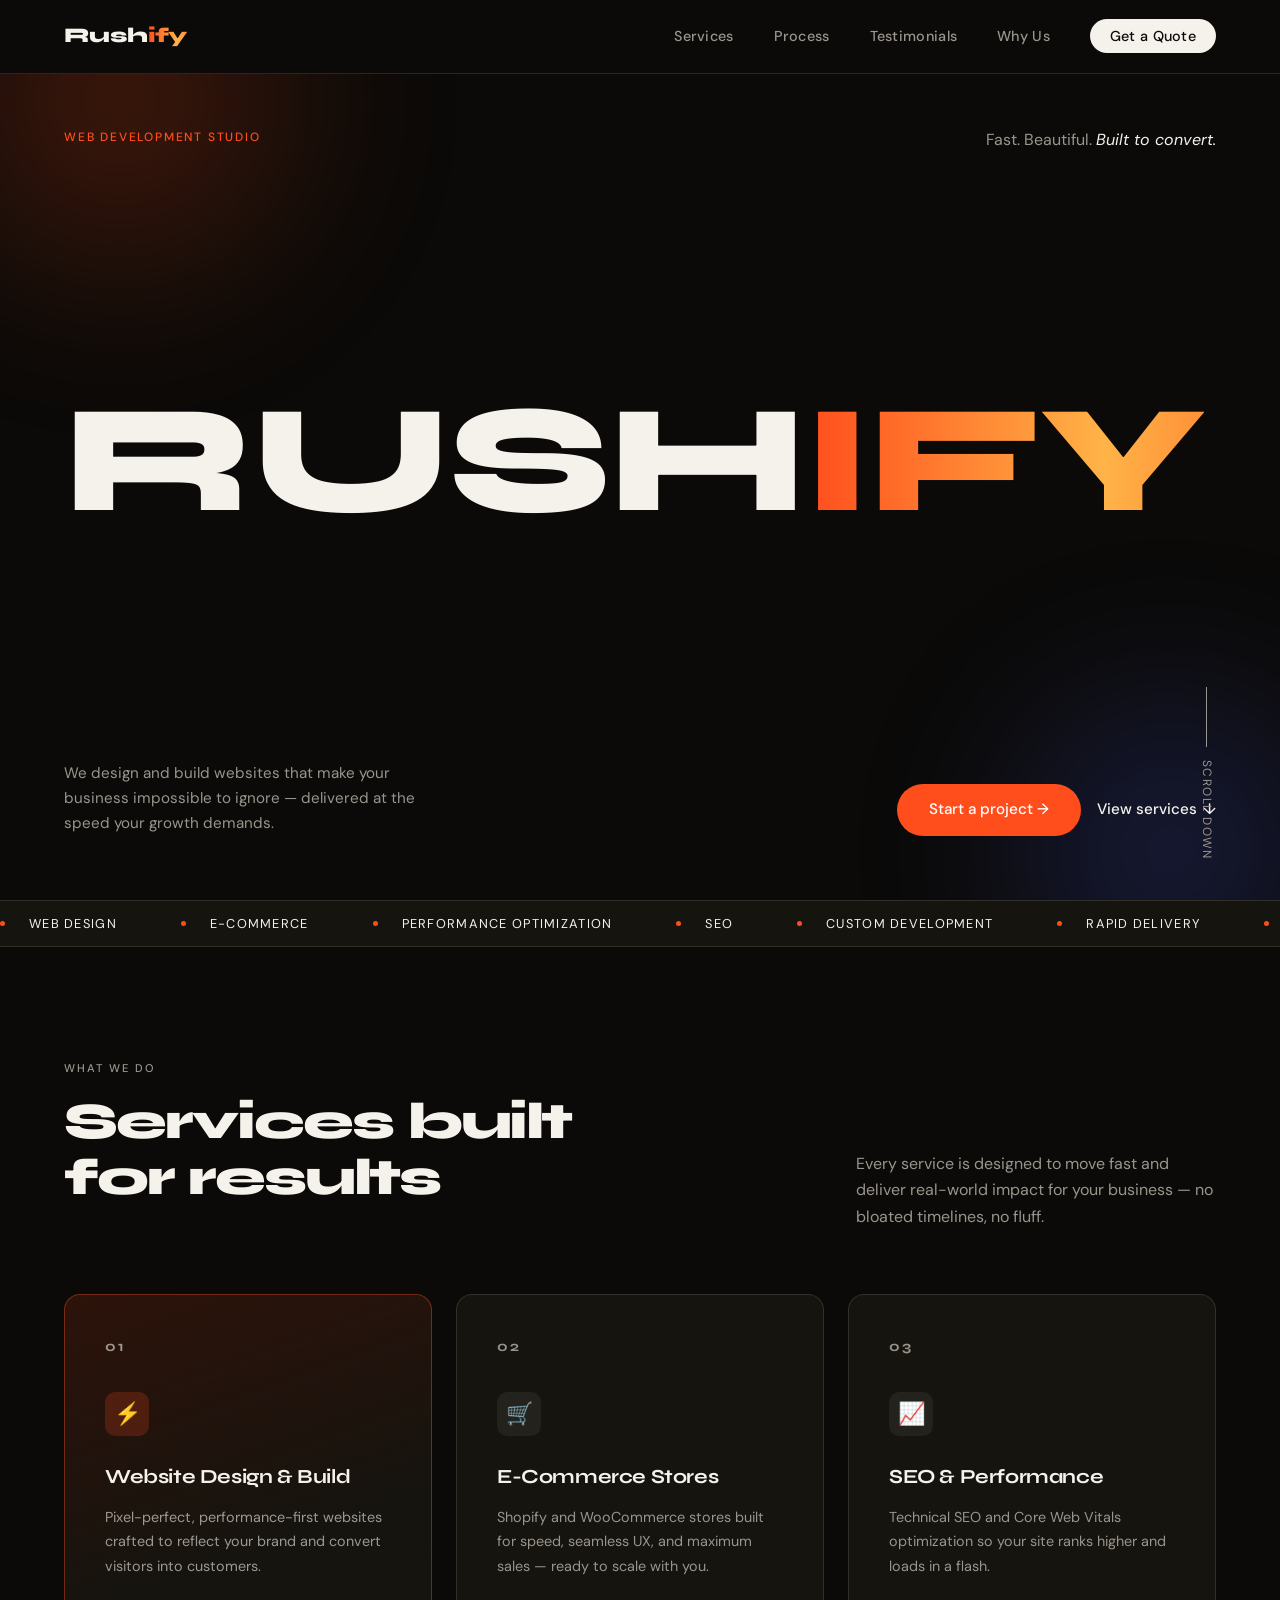
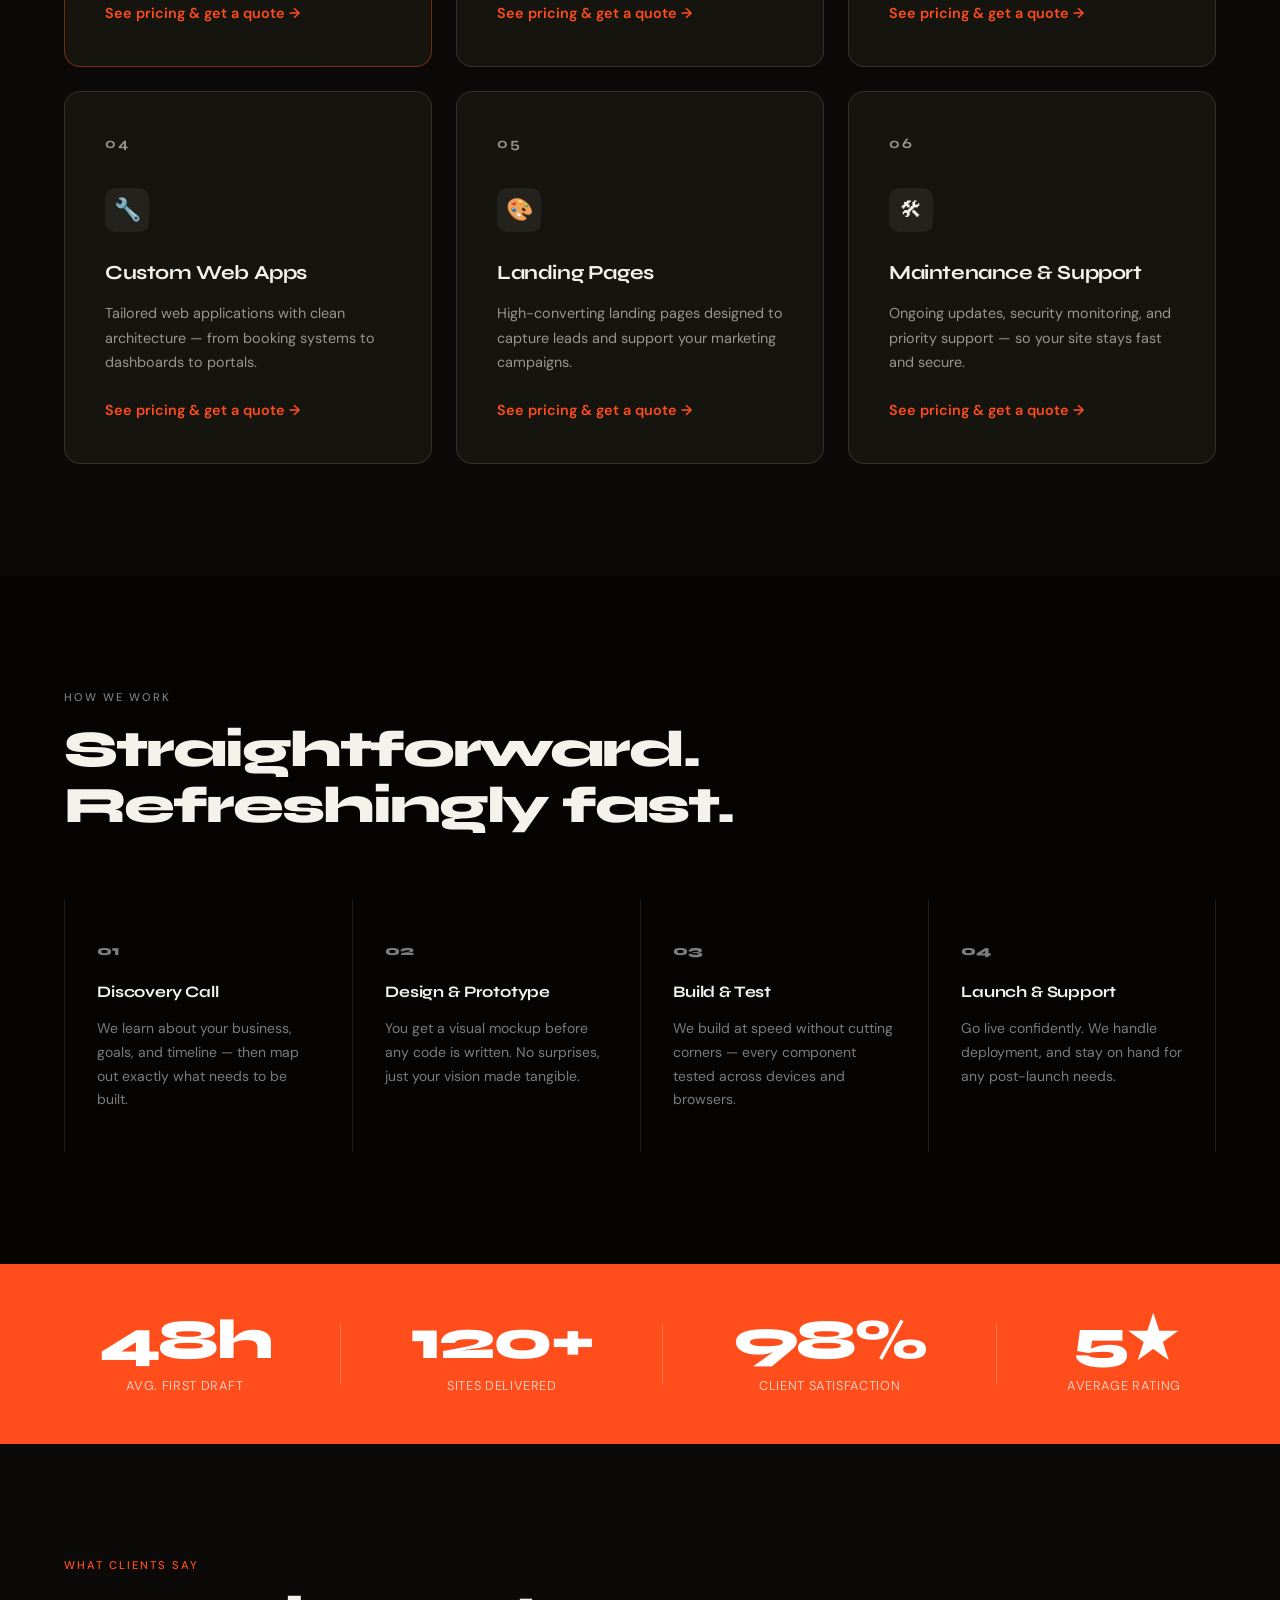
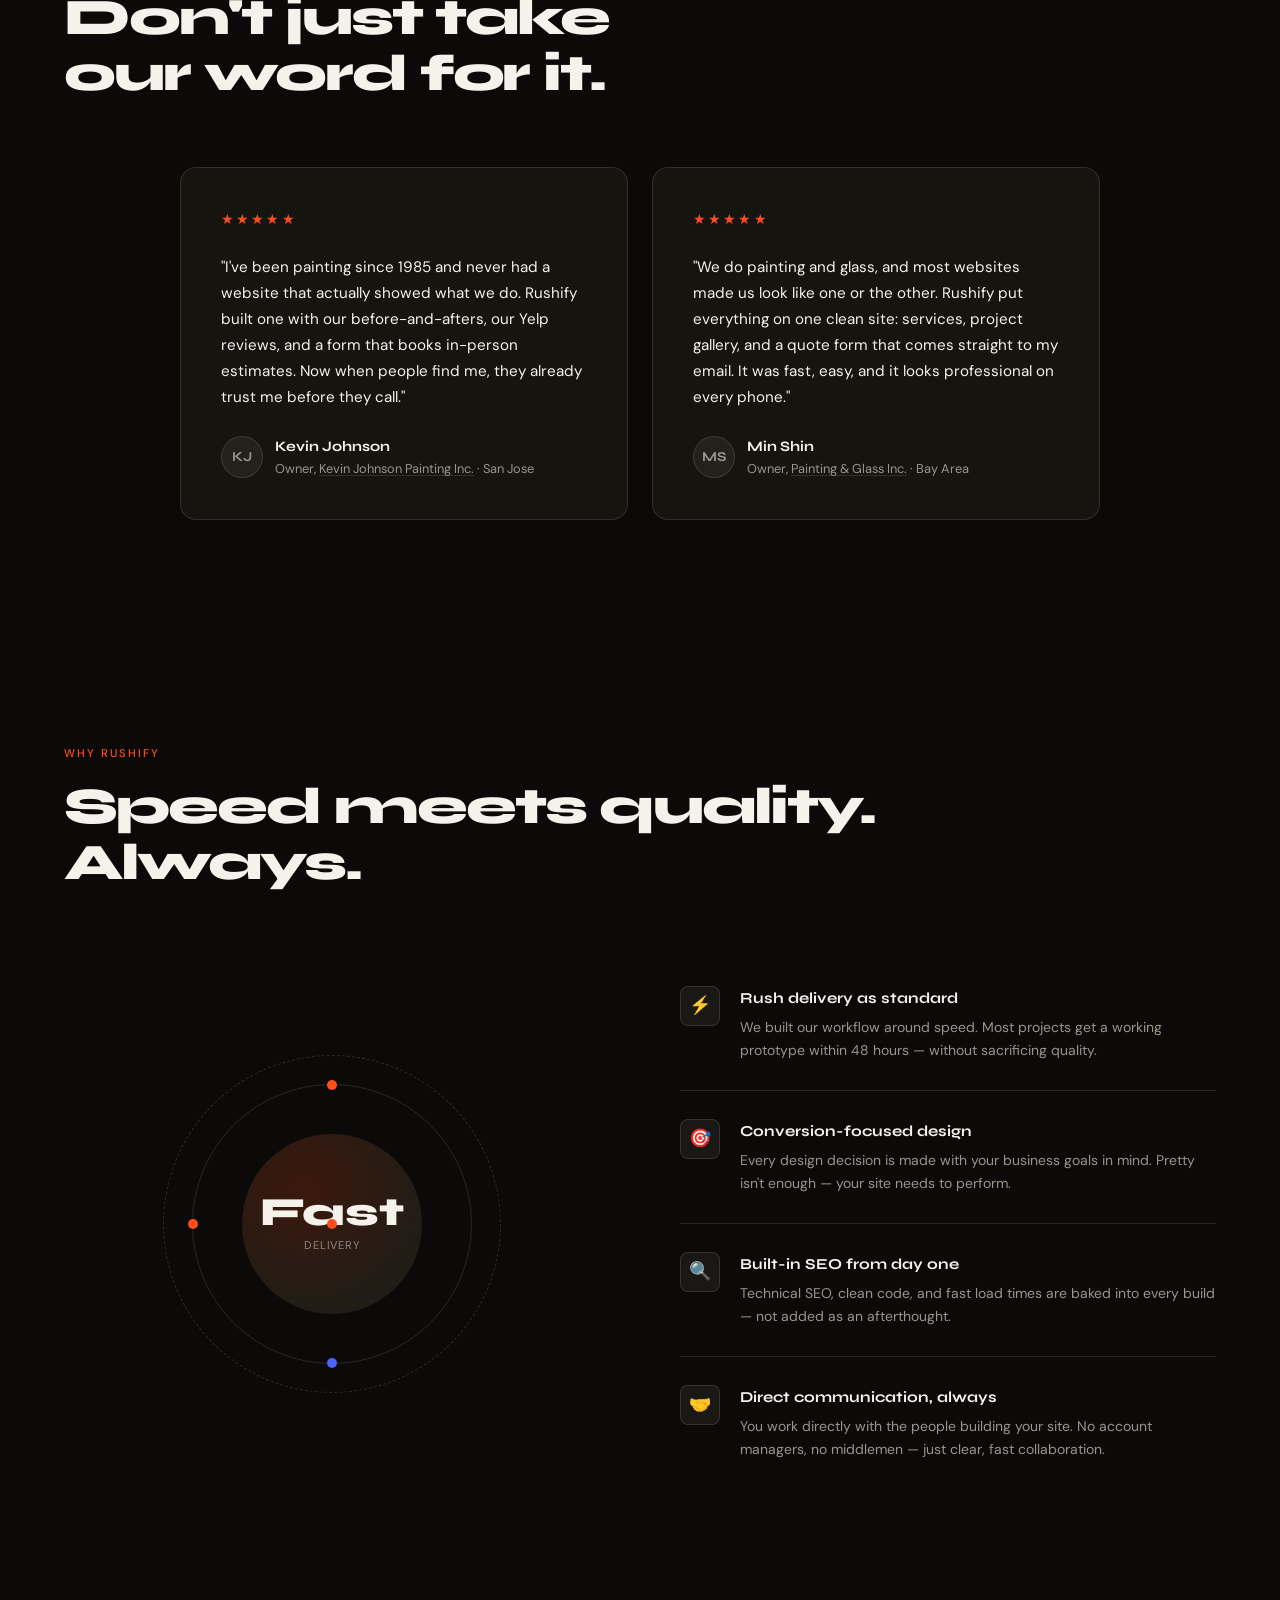
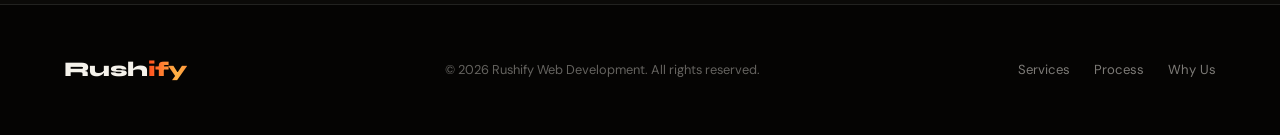
==== index.html @ dc021be0 "Initial commit: Rushify Web Development site Dark-themed homepage with intro animation, 6 dedicated " ====
<!DOCTYPE html>
<html lang="en">
<head>
<meta charset="UTF-8">
<meta name="viewport" content="width=device-width, initial-scale=1.0">
<meta name="color-scheme" content="dark">
<title>Rushify Web Development — Affordable Websites for Small Businesses, Built Fast</title>
<meta name="description" content="Rushify Web Development builds affordable, fast, conversion-focused websites for small businesses — from first draft to launch at the speed your growth demands.">
<link rel="canonical" href="https://rushifydev.com/">

<meta property="og:title" content="Rushify Web Development — Affordable Websites for Small Businesses">
<meta property="og:description" content="Fast. Beautiful. Built to convert.">
<meta property="og:type" content="website">
<meta property="og:url" content="https://rushifydev.com/">
<meta property="og:site_name" content="Rushify Web Development">
<meta name="twitter:card" content="summary">
<meta name="twitter:title" content="Rushify Web Development — Affordable Websites for Small Businesses">
<meta name="twitter:description" content="Fast. Beautiful. Built to convert.">

<link rel="icon" type="image/svg+xml" href="data:image/svg+xml,%3Csvg xmlns='http://www.w3.org/2000/svg' viewBox='0 0 100 100'%3E%3Crect width='100' height='100' rx='24' fill='%230f0d0a'/%3E%3Ctext x='50' y='70' font-family='Arial, sans-serif' font-weight='800' font-size='60' fill='%23ff4d1c' text-anchor='middle'%3ER%3C/text%3E%3C/svg%3E">

<link rel="preconnect" href="https://fonts.googleapis.com">
<link rel="preconnect" href="https://fonts.gstatic.com" crossorigin>
<link href="https://fonts.googleapis.com/css2?family=Syne:wght@400;700;800&family=DM+Sans:ital,wght@0,300;0,400;0,500;1,300&display=swap" rel="stylesheet">
<link rel="stylesheet" href="styles.css">
<script type="application/ld+json">
{
  "@context": "https://schema.org",
  "@type": "Organization",
  "name": "Rushify Web Development",
  "url": "https://rushifydev.com/",
  "email": "rushifydev.go@gmail.com",
  "description": "Rushify Web Development builds affordable, fast, conversion-focused websites for small businesses — from first draft to launch at the speed your growth demands.",
  "makesOffer": [
    { "@type": "Offer", "itemOffered": { "@type": "Service", "name": "Website Design & Build" }, "url": "https://rushifydev.com/website-design.html" },
    { "@type": "Offer", "itemOffered": { "@type": "Service", "name": "E-Commerce Stores" }, "url": "https://rushifydev.com/ecommerce.html" },
    { "@type": "Offer", "itemOffered": { "@type": "Service", "name": "SEO & Performance" }, "url": "https://rushifydev.com/seo-performance.html" },
    { "@type": "Offer", "itemOffered": { "@type": "Service", "name": "Custom Web Apps" }, "url": "https://rushifydev.com/custom-web-apps.html" },
    { "@type": "Offer", "itemOffered": { "@type": "Service", "name": "Landing Pages" }, "url": "https://rushifydev.com/landing-pages.html" },
    { "@type": "Offer", "itemOffered": { "@type": "Service", "name": "Maintenance & Support" }, "url": "https://rushifydev.com/maintenance-support.html" }
  ]
}
</script>
</head>
<body>

<!-- INTRO CURTAIN -->
<div class="intro-overlay" id="introOverlay" aria-hidden="true"></div>
<span class="intro-word" id="introWord" aria-hidden="true">RUSH</span>

<!-- NAV -->
<nav class="site-nav">
  <a href="#home" class="logo">Rush<span>ify</span></a>
  <button class="nav-toggle" id="navToggle" aria-label="Toggle navigation menu" aria-expanded="false" aria-controls="navMenu">
    <span></span><span></span><span></span>
  </button>
  <ul id="navMenu">
    <li><a href="#services">Services</a></li>
    <li><a href="#process">Process</a></li>
    <li><a href="#testimonials">Testimonials</a></li>
    <li><a href="#why">Why Us</a></li>
    <li><a href="#services" class="nav-cta">Get a Quote</a></li>
  </ul>
</nav>
<div class="nav-backdrop" id="navBackdrop"></div>

<!-- HERO -->
<section class="hero" id="home">
  <div class="hero-glow hero-glow-1" aria-hidden="true"></div>
  <div class="hero-glow hero-glow-2" aria-hidden="true"></div>
  <div class="hero-content">
    <div class="hero-top reveal">
      <p class="hero-label">Web Development Studio</p>
      <p class="hero-sub-top">Fast. Beautiful. <em>Built to convert.</em></p>
    </div>
    <h1 class="hero-wordmark" aria-label="Rushify">
      <span class="wm-rush">RUSH</span><span class="wm-ify">IFY</span>
    </h1>
    <div class="hero-bottom">
      <p class="hero-sub">We design and build websites that make your business impossible to ignore — delivered at the speed your growth demands.</p>
      <div class="hero-actions">
        <a href="#services" class="btn-primary">Start a project →</a>
        <a href="#services" class="btn-ghost">View services <span>↓</span></a>
      </div>
    </div>
  </div>
  <div class="hero-scroll" aria-hidden="true">Scroll down</div>
</section>

<!-- TICKER -->
<div class="ticker" aria-hidden="true">
  <div class="ticker-inner">
    <span class="ticker-item"><span class="ticker-dot"></span> Web Design</span>
    <span class="ticker-item"><span class="ticker-dot"></span> E-Commerce</span>
    <span class="ticker-item"><span class="ticker-dot"></span> Performance Optimization</span>
    <span class="ticker-item"><span class="ticker-dot"></span> SEO</span>
    <span class="ticker-item"><span class="ticker-dot"></span> Custom Development</span>
    <span class="ticker-item"><span class="ticker-dot"></span> Rapid Delivery</span>
    <span class="ticker-item"><span class="ticker-dot"></span> Web Design</span>
    <span class="ticker-item"><span class="ticker-dot"></span> E-Commerce</span>
    <span class="ticker-item"><span class="ticker-dot"></span> Performance Optimization</span>
    <span class="ticker-item"><span class="ticker-dot"></span> SEO</span>
    <span class="ticker-item"><span class="ticker-dot"></span> Custom Development</span>
    <span class="ticker-item"><span class="ticker-dot"></span> Rapid Delivery</span>
  </div>
</div>

<!-- SERVICES -->
<section class="services" id="services">
  <div class="services-header reveal">
    <div>
      <p class="section-label">What we do</p>
      <h2 class="section-title">Services built<br>for results</h2>
    </div>
    <p>Every service is designed to move fast and deliver real-world impact for your business — no bloated timelines, no fluff.</p>
  </div>
  <div class="services-grid">
    <a href="website-design.html" class="service-card featured reveal">
      <p class="service-num">01</p>
      <div class="service-icon">⚡</div>
      <h3>Website Design &amp; Build</h3>
      <p>Pixel-perfect, performance-first websites crafted to reflect your brand and convert visitors into customers.</p>
      <span class="service-arrow">See pricing &amp; get a quote →</span>
    </a>
    <a href="ecommerce.html" class="service-card reveal">
      <p class="service-num">02</p>
      <div class="service-icon">🛒</div>
      <h3>E-Commerce Stores</h3>
      <p>Shopify and WooCommerce stores built for speed, seamless UX, and maximum sales — ready to scale with you.</p>
      <span class="service-arrow">See pricing &amp; get a quote →</span>
    </a>
    <a href="seo-performance.html" class="service-card reveal">
      <p class="service-num">03</p>
      <div class="service-icon">📈</div>
      <h3>SEO &amp; Performance</h3>
      <p>Technical SEO and Core Web Vitals optimization so your site ranks higher and loads in a flash.</p>
      <span class="service-arrow">See pricing &amp; get a quote →</span>
    </a>
    <a href="custom-web-apps.html" class="service-card reveal">
      <p class="service-num">04</p>
      <div class="service-icon">🔧</div>
      <h3>Custom Web Apps</h3>
      <p>Tailored web applications with clean architecture — from booking systems to dashboards to portals.</p>
      <span class="service-arrow">See pricing &amp; get a quote →</span>
    </a>
    <a href="landing-pages.html" class="service-card reveal">
      <p class="service-num">05</p>
      <div class="service-icon">🎨</div>
      <h3>Landing Pages</h3>
      <p>High-converting landing pages designed to capture leads and support your marketing campaigns.</p>
      <span class="service-arrow">See pricing &amp; get a quote →</span>
    </a>
    <a href="maintenance-support.html" class="service-card reveal">
      <p class="service-num">06</p>
      <div class="service-icon">🛠</div>
      <h3>Maintenance &amp; Support</h3>
      <p>Ongoing updates, security monitoring, and priority support — so your site stays fast and secure.</p>
      <span class="service-arrow">See pricing &amp; get a quote →</span>
    </a>
  </div>
</section>

<!-- PROCESS -->
<section class="process" id="process">
  <div class="reveal">
    <p class="section-label" style="color: rgba(245,242,235,0.5);">How we work</p>
    <h2 class="section-title">Straightforward.<br>Refreshingly fast.</h2>
  </div>
  <div class="process-grid reveal">
    <div class="process-step">
      <p class="step-num">01</p>
      <h4>Discovery Call</h4>
      <p>We learn about your business, goals, and timeline — then map out exactly what needs to be built.</p>
    </div>
    <div class="process-step">
      <p class="step-num">02</p>
      <h4>Design &amp; Prototype</h4>
      <p>You get a visual mockup before any code is written. No surprises, just your vision made tangible.</p>
    </div>
    <div class="process-step">
      <p class="step-num">03</p>
      <h4>Build &amp; Test</h4>
      <p>We build at speed without cutting corners — every component tested across devices and browsers.</p>
    </div>
    <div class="process-step">
      <p class="step-num">04</p>
      <h4>Launch &amp; Support</h4>
      <p>Go live confidently. We handle deployment, and stay on hand for any post-launch needs.</p>
    </div>
  </div>
</section>

<!-- STATS -->
<div class="stats-bar">
  <div class="stat reveal-right"><div class="stat-num">48h</div><div class="stat-label">Avg. first draft</div></div>
  <div class="stat-divider"></div>
  <div class="stat reveal-right"><div class="stat-num">120+</div><div class="stat-label">Sites delivered</div></div>
  <div class="stat-divider"></div>
  <div class="stat reveal-right"><div class="stat-num">98%</div><div class="stat-label">Client satisfaction</div></div>
  <div class="stat-divider"></div>
  <div class="stat reveal-right"><div class="stat-num">5★</div><div class="stat-label">Average rating</div></div>
</div>

<!-- TESTIMONIALS -->
<section class="testimonials" id="testimonials">
  <div class="reveal">
    <p class="section-label">What clients say</p>
    <h2 class="section-title">Don't just take<br>our word for it.</h2>
  </div>
  <div class="testimonials-grid">
    <figure class="testimonial-card reveal-right">
      <div class="testimonial-stars" aria-hidden="true">★★★★★</div>
      <blockquote class="testimonial-quote">"I've been painting since 1985 and never had a website that actually showed what we do. Rushify built one with our before-and-afters, our Yelp reviews, and a form that books in-person estimates. Now when people find me, they already trust me before they call."</blockquote>
      <figcaption class="testimonial-author">
        <div class="testimonial-avatar">KJ</div>
        <div>
          <cite class="testimonial-name">Kevin Johnson</cite>
          <p class="testimonial-role">Owner, <a href="https://kevinjohnsonpainting.com" target="_blank" rel="noopener noreferrer">Kevin Johnson Painting Inc.</a> · San Jose</p>
        </div>
      </figcaption>
    </figure>
    <figure class="testimonial-card reveal-right">
      <div class="testimonial-stars" aria-hidden="true">★★★★★</div>
      <blockquote class="testimonial-quote">"We do painting and glass, and most websites made us look like one or the other. Rushify put everything on one clean site: services, project gallery, and a quote form that comes straight to my email. It was fast, easy, and it looks professional on every phone."</blockquote>
      <figcaption class="testimonial-author">
        <div class="testimonial-avatar">MS</div>
        <div>
          <cite class="testimonial-name">Min Shin</cite>
          <p class="testimonial-role">Owner, <a href="https://mypaintingglassinc.us" target="_blank" rel="noopener noreferrer">Painting &amp; Glass Inc.</a> · Bay Area</p>
        </div>
      </figcaption>
    </figure>
  </div>
</section>

<!-- WHY US -->
<section class="why" id="why">
  <div class="reveal">
    <p class="section-label">Why Rushify</p>
    <h2 class="section-title">Speed meets quality.<br>Always.</h2>
  </div>
  <div class="why-grid">
    <div class="why-visual reveal">
      <div class="why-ring">
        <div class="orbit-dot"></div>
        <div class="orbit-dot"></div>
        <div class="orbit-dot"></div>
        <div class="orbit-dot"></div>
        <div class="why-ring-inner">
          <span>Fast</span>
          <span>delivery</span>
        </div>
      </div>
    </div>
    <div class="why-points reveal">
      <div class="why-point">
        <div class="why-point-icon">⚡</div>
        <div>
          <h4>Rush delivery as standard</h4>
          <p>We built our workflow around speed. Most projects get a working prototype within 48 hours — without sacrificing quality.</p>
        </div>
      </div>
      <div class="why-point">
        <div class="why-point-icon">🎯</div>
        <div>
          <h4>Conversion-focused design</h4>
          <p>Every design decision is made with your business goals in mind. Pretty isn't enough — your site needs to perform.</p>
        </div>
      </div>
      <div class="why-point">
        <div class="why-point-icon">🔍</div>
        <div>
          <h4>Built-in SEO from day one</h4>
          <p>Technical SEO, clean code, and fast load times are baked into every build — not added as an afterthought.</p>
        </div>
      </div>
      <div class="why-point">
        <div class="why-point-icon">🤝</div>
        <div>
          <h4>Direct communication, always</h4>
          <p>You work directly with the people building your site. No account managers, no middlemen — just clear, fast collaboration.</p>
        </div>
      </div>
    </div>
  </div>
</section>

<!-- FOOTER -->
<footer>
  <a href="#home" class="logo">Rush<span>ify</span></a>
  <p>© 2026 Rushify Web Development. All rights reserved.</p>
  <nav>
    <ul>
      <li><a href="#services">Services</a></li>
      <li><a href="#process">Process</a></li>
      <li><a href="#why">Why Us</a></li>
    </ul>
  </nav>
</footer>

<script src="script.js"></script>
</body>
</html>
---- styles.css ----
*, *::before, *::after { box-sizing: border-box; margin: 0; padding: 0; }

:root {
  --ink: #f5f2eb;
  --paper: #0b0a08;
  --accent: #ff4d1c;
  --accent2: #4d63ff;
  --mid: #9a958c;
  --card-bg: #16140f;
  --surface-2: #211d16;
  --chip: rgba(245,242,235,0.06);
  --border: rgba(245,242,235,0.12);
}

html { scroll-behavior: smooth; }

body {
  font-family: 'DM Sans', sans-serif;
  background: var(--paper);
  color: var(--ink);
  font-size: 16px;
  line-height: 1.65;
  overflow-x: hidden;
}

#home, #services, #process, #testimonials, #why, #pricing, #contact { scroll-margin-top: 90px; }

a { color: inherit; }

body.intro-locked { overflow: hidden; }

/* INTRO CURTAIN */
.intro-overlay {
  position: fixed;
  inset: 0;
  z-index: 500;
  background: var(--paper);
  animation: introSlideOut 0.9s cubic-bezier(0.76,0,0.24,1) 1.6s forwards;
}
.intro-word {
  position: fixed;
  top: 50%;
  right: clamp(1.25rem, 6vw, 5rem);
  transform: translateY(-50%);
  writing-mode: vertical-rl;
  font-family: 'Syne', sans-serif;
  font-weight: 800;
  font-size: clamp(2.5rem, 9vw, 7rem);
  color: var(--ink);
  z-index: 501;
  opacity: 0;
  letter-spacing: 0.9em;
  pointer-events: none;
  animation: introWordReveal 1s cubic-bezier(0.16,1,0.3,1) 0.3s forwards,
             introWordFade 0.6s ease 2.4s forwards;
}
@keyframes introWordReveal {
  0% { opacity: 0; letter-spacing: 0.9em; }
  100% { opacity: 1; letter-spacing: 0.05em; }
}
@keyframes introWordFade {
  to { opacity: 0; }
}
@keyframes introSlideOut {
  to { transform: translateX(-100%); }
}

/* NAV — scoped to .site-nav so these rules never leak onto the <nav> nested in <footer> */
.site-nav {
  position: fixed; top: 0; left: 0; right: 0;
  z-index: 100;
  display: flex; align-items: center; justify-content: space-between;
  padding: 1.2rem 4rem;
  background: var(--paper);
  border-bottom: 1px solid var(--border);
}
.logo {
  font-family: 'Syne', sans-serif;
  font-weight: 800;
  font-size: 1.3rem;
  letter-spacing: -0.03em;
  text-decoration: none;
  color: var(--ink);
}
.logo span {
  background: linear-gradient(90deg, #ff4d1c 0%, #ffb347 25%, #ff4d1c 50%, #1c3fff 75%, #ff4d1c 100%);
  background-size: 300% 100%;
  -webkit-background-clip: text;
  background-clip: text;
  color: transparent;
  animation: wordmarkGradient 6s ease-in-out infinite, logoGlow 3s ease-in-out infinite;
}
.site-nav ul { list-style: none; display: flex; align-items: center; gap: 2.5rem; }
.site-nav ul a {
  text-decoration: none; color: var(--mid);
  font-size: 0.9rem; font-weight: 500;
  letter-spacing: 0.02em;
  transition: color 0.2s;
}
.site-nav ul a:hover { color: var(--ink); }
.nav-cta {
  background: var(--ink); color: var(--paper) !important;
  padding: 0.5rem 1.25rem;
  border-radius: 100px;
  box-shadow: 0 0 0 rgba(255,77,28,0);
  transition: background 0.2s !important, box-shadow 0.3s;
}
.nav-cta:hover { background: var(--accent) !important; color: #fff !important; box-shadow: 0 4px 20px rgba(255,77,28,0.4); }

.nav-toggle {
  display: none;
  flex-direction: column;
  justify-content: center;
  gap: 5px;
  width: 40px; height: 40px;
  background: none; border: none; cursor: pointer;
  padding: 0;
  position: relative;
  z-index: 200;
}
.nav-toggle span {
  display: block; width: 100%; height: 2px;
  background: var(--ink);
  transition: transform 0.25s, opacity 0.25s;
}
body.nav-open .nav-toggle span:nth-child(1) { transform: translateY(7px) rotate(45deg); }
body.nav-open .nav-toggle span:nth-child(2) { opacity: 0; }
body.nav-open .nav-toggle span:nth-child(3) { transform: translateY(-7px) rotate(-45deg); }

.nav-backdrop {
  position: fixed; inset: 0;
  background: rgba(0,0,0,0.6);
  opacity: 0; pointer-events: none;
  transition: opacity 0.3s;
  z-index: 95;
}
body.nav-open .nav-backdrop { opacity: 1; pointer-events: auto; }

/* HERO */
.hero {
  min-height: 100vh;
  display: flex; flex-direction: column; justify-content: space-between;
  padding: 8rem 4rem 4rem;
  position: relative;
  overflow: hidden;
}
.hero-glow {
  position: absolute;
  border-radius: 50%;
  filter: blur(90px);
  opacity: 0.32;
  pointer-events: none;
  z-index: 0;
  will-change: transform;
}
.hero-glow-1 {
  width: 480px; height: 480px;
  background: radial-gradient(circle, var(--accent) 0%, transparent 70%);
  top: -140px; left: -120px;
  animation: glowFloat1 15s ease-in-out infinite;
}
.hero-glow-2 {
  width: 420px; height: 420px;
  background: radial-gradient(circle, var(--accent2) 0%, transparent 70%);
  bottom: -160px; right: -100px;
  animation: glowFloat2 17s ease-in-out infinite;
}
.hero-content {
  position: relative;
  z-index: 1;
  display: flex; flex-direction: column; justify-content: space-between;
  flex: 1;
  will-change: transform, opacity;
}
.hero-top { display: flex; justify-content: space-between; align-items: flex-start; }
.hero-sub-top {
  font-size: 1rem; color: var(--mid); max-width: 260px;
  text-align: right; line-height: 1.5;
  opacity: 0; animation: fadeUp 0.7s 1.85s forwards;
}
.hero-sub-top em { font-style: italic; color: var(--ink); }
.hero-wordmark {
  display: flex; align-items: baseline;
  line-height: 0.88;
  margin: 1.5rem 0;
  opacity: 0;
  animation: wordmarkReveal 1.2s cubic-bezier(0.16,1,0.3,1) 1.95s forwards;
}
.wm-rush {
  font-family: 'Syne', sans-serif;
  font-weight: 800;
  font-size: clamp(4rem, 12vw, 12rem);
  color: var(--ink);
}
.wm-ify {
  font-family: 'Syne', sans-serif;
  font-weight: 800;
  font-size: clamp(4rem, 12vw, 12rem);
  background: linear-gradient(90deg, #ff4d1c 0%, #ffb347 25%, #ff4d1c 50%, #1c3fff 75%, #ff4d1c 100%);
  background-size: 300% 100%;
  -webkit-background-clip: text;
  background-clip: text;
  color: transparent;
  animation: wordmarkGradient 6s ease-in-out infinite, wordmarkGlow 3s ease-in-out infinite;
}
.hero-bottom {
  display: flex; justify-content: space-between; align-items: flex-end;
  opacity: 0; animation: fadeUp 0.7s 2.15s forwards;
}
.hero-label {
  font-size: 0.75rem;
  font-weight: 500;
  letter-spacing: 0.15em;
  text-transform: uppercase;
  color: var(--accent);
  margin-bottom: 0.75rem;
  opacity: 0;
  animation: fadeUp 0.6s 1.7s forwards;
}
.hero-sub {
  max-width: 380px;
  color: var(--mid);
  font-size: 0.95rem;
}
.hero-actions {
  display: flex; gap: 1rem; align-items: center;
}
.btn-primary {
  background: var(--accent);
  color: #fff;
  text-decoration: none;
  padding: 0.85rem 2rem;
  border-radius: 100px;
  font-weight: 500;
  font-size: 0.95rem;
  box-shadow: 0 0 0 rgba(255,77,28,0);
  transition: transform 0.2s, background 0.2s, box-shadow 0.3s;
}
.btn-primary:hover:not(:disabled) { background: #e03810; transform: translateY(-2px); box-shadow: 0 8px 30px rgba(255,77,28,0.45); }
.btn-ghost {
  color: var(--ink);
  text-decoration: none;
  font-weight: 500;
  font-size: 0.95rem;
  display: flex; align-items: center; gap: 0.4rem;
  transition: gap 0.2s;
}
.btn-ghost:hover { gap: 0.75rem; }
.hero-scroll {
  position: absolute; bottom: 2.5rem; right: 4rem;
  writing-mode: vertical-rl;
  font-size: 0.75rem;
  letter-spacing: 0.12em;
  color: var(--mid);
  text-transform: uppercase;
  display: flex; align-items: center; gap: 0.8rem;
  opacity: 0;
  z-index: 1;
  animation: fadeIn 1s 3s forwards;
}
.hero-scroll::before {
  content: '';
  display: block;
  width: 1px; height: 60px;
  background: var(--mid);
}

/* TICKER */
.ticker {
  background: var(--card-bg);
  color: var(--ink);
  border-top: 1px solid var(--border);
  border-bottom: 1px solid var(--border);
  padding: 0.75rem 0;
  overflow: hidden;
}
.ticker-inner {
  display: flex; gap: 4rem;
  animation: ticker 20s linear infinite;
  white-space: nowrap;
  width: max-content;
}
.ticker-item {
  font-size: 0.8rem; letter-spacing: 0.1em; text-transform: uppercase;
  display: flex; align-items: center; gap: 1.5rem;
  flex-shrink: 0;
}
.ticker-dot { width: 5px; height: 5px; border-radius: 50%; background: var(--accent); }

/* SECTION COMMON */
section { padding: 7rem 4rem; }
.section-label {
  font-size: 0.7rem; font-weight: 500; letter-spacing: 0.18em;
  text-transform: uppercase; color: var(--accent);
  margin-bottom: 1rem;
}
.section-title {
  font-family: 'Syne', sans-serif;
  font-size: clamp(2rem, 4vw, 3.5rem);
  font-weight: 800; letter-spacing: -0.04em;
  line-height: 1.1;
  margin-bottom: 1.5rem;
}

/* SERVICES */
.services { background: var(--paper); }
.services-header { display: flex; align-items: flex-end; justify-content: space-between; margin-bottom: 4rem; }
.services-header p { max-width: 360px; color: var(--mid); }
.services-grid { display: grid; grid-template-columns: repeat(3, 1fr); gap: 1.5rem; }
.service-card {
  background: var(--card-bg);
  border: 1px solid var(--border);
  border-radius: 16px;
  padding: 2.5rem;
  display: flex;
  flex-direction: column;
  text-decoration: none;
  color: inherit;
  transition: transform 0.25s, box-shadow 0.25s, border-color 0.25s;
  cursor: pointer;
}
.service-card:hover { transform: translateY(-4px); border-color: rgba(255,77,28,0.3); box-shadow: 0 12px 40px rgba(255,77,28,0.12); }
.service-arrow {
  margin-top: auto;
  padding-top: 1.5rem;
  color: var(--accent);
  font-weight: 600;
  font-size: 0.9rem;
  transition: transform 0.2s;
}
.service-card:hover .service-arrow { transform: translateX(4px); }
.service-num {
  font-family: 'Syne', sans-serif;
  font-size: 0.7rem; font-weight: 700;
  letter-spacing: 0.12em; color: var(--mid);
  margin-bottom: 2rem;
}
.service-icon {
  width: 44px; height: 44px;
  background: var(--chip);
  border-radius: 10px;
  display: flex; align-items: center; justify-content: center;
  margin-bottom: 1.5rem;
  font-size: 22px;
}
.service-card h3 {
  font-family: 'Syne', sans-serif;
  font-size: 1.25rem; font-weight: 700;
  letter-spacing: -0.02em; margin-bottom: 0.75rem;
}
.service-card p { font-size: 0.9rem; color: var(--mid); line-height: 1.7; }
.service-card.featured {
  background: linear-gradient(160deg, rgba(255,77,28,0.14), var(--card-bg) 65%);
  border-color: rgba(255,77,28,0.4);
}
.service-card.featured .service-num,
.service-card.featured p { color: rgba(245,242,235,0.6); }
.service-card.featured .service-icon { background: rgba(255,77,28,0.2); }

/* SERVICE DETAIL PAGES */
.service-hero {
  position: relative;
  overflow: hidden;
  padding: 10rem 4rem 5rem;
}
.service-hero-inner { position: relative; z-index: 1; max-width: 900px; }
.service-hero .hero-label { opacity: 1; animation: none; }
.service-back {
  display: inline-block;
  font-size: 0.85rem;
  color: var(--mid);
  text-decoration: none;
  margin-bottom: 2rem;
  transition: color 0.2s;
}
.service-back:hover { color: var(--accent); }
.service-title {
  font-family: 'Syne', sans-serif;
  font-size: clamp(2.25rem, 5.5vw, 4rem);
  font-weight: 800; letter-spacing: -0.03em;
  line-height: 1.08;
  margin: 1rem 0 1.5rem;
}
.service-lede {
  font-size: 1.05rem;
  color: var(--mid);
  max-width: 560px;
  margin-bottom: 2.5rem;
}
.service-features { background: var(--paper); }
.service-features .why-points { margin-top: 3rem; }

/* SERVICE FAQ */
.service-faq { background: var(--paper); }
.faq-list { display: flex; flex-direction: column; gap: 1rem; margin-top: 3rem; }
.faq-item {
  background: var(--card-bg);
  border: 1px solid var(--border);
  border-radius: 12px;
  padding: 1.25rem 1.5rem;
}
.faq-item summary {
  cursor: pointer;
  list-style: none;
  font-family: 'Syne', sans-serif;
  font-weight: 700;
  font-size: 1rem;
  color: var(--ink);
  display: flex;
  justify-content: space-between;
  align-items: center;
  gap: 1rem;
}
.faq-item summary::-webkit-details-marker { display: none; }
.faq-item summary::after {
  content: '+';
  font-size: 1.3rem;
  color: var(--accent);
  flex-shrink: 0;
  line-height: 1;
}
.faq-item[open] summary::after { content: '−'; }
.faq-item p { margin: 0.9rem 0 0; color: var(--mid); font-size: 0.92rem; line-height: 1.7; }

/* OPTION PILLS (interactive quote-form choices) */
.option-group { display: flex; flex-wrap: wrap; gap: 0.6rem; }
.option-pill {
  font-family: 'DM Sans', sans-serif;
  font-size: 0.85rem;
  font-weight: 500;
  color: var(--ink);
  background: var(--card-bg);
  border: 1.5px solid var(--border);
  border-radius: 100px;
  padding: 0.6rem 1.15rem;
  cursor: pointer;
  transition: background 0.2s, border-color 0.2s, color 0.2s, transform 0.15s;
}
.option-pill:hover { border-color: rgba(255,77,28,0.4); }
.option-pill.selected {
  background: var(--accent);
  border-color: var(--accent);
  color: #fff;
  transform: translateY(-1px);
}

/* PROCESS */
.process { background: #050403; color: var(--ink); }
.process .section-title { color: var(--ink); }
.process-grid { display: grid; grid-template-columns: repeat(4, 1fr); gap: 0; margin-top: 4rem; }
.process-step { padding: 2.5rem 2rem; border-left: 1px solid rgba(245,242,235,0.1); }
.process-step:last-child { border-right: 1px solid rgba(245,242,235,0.1); }
.step-num {
  font-family: 'Syne', sans-serif;
  font-size: 3rem; font-weight: 800;
  color: rgba(245,242,235,0.1);
  margin-bottom: 1rem; line-height: 1;
}
.process-step h4 {
  font-family: 'Syne', sans-serif;
  font-size: 1rem; font-weight: 700;
  margin-bottom: 0.75rem; letter-spacing: -0.01em;
}
.process-step p { font-size: 0.875rem; color: rgba(245,242,235,0.5); line-height: 1.7; }

/* WHY US */
.why { background: var(--paper); }
.why-grid { display: grid; grid-template-columns: 1fr 1fr; gap: 5rem; align-items: center; margin-top: 4rem; }
.why-visual {
  position: relative; aspect-ratio: 1;
  display: flex; align-items: center; justify-content: center;
}
.why-ring {
  width: 280px; height: 280px;
  border-radius: 50%;
  border: 1px solid var(--border);
  display: flex; align-items: center; justify-content: center;
  position: relative;
}
.why-ring::before {
  content: '';
  position: absolute; inset: -30px;
  border-radius: 50%; border: 1px dashed rgba(245,242,235,0.15);
}
.why-ring-inner {
  width: 180px; height: 180px;
  border-radius: 50%;
  background: radial-gradient(circle at 35% 30%, rgba(255,77,28,0.2), var(--surface-2) 70%);
  display: flex; align-items: center; justify-content: center;
  flex-direction: column; gap: 0.25rem;
}
.why-ring-inner span:first-child {
  font-family: 'Syne', sans-serif;
  font-size: 2.5rem; font-weight: 800; color: var(--ink);
  line-height: 1;
}
.why-ring-inner span:last-child {
  font-size: 0.7rem; color: rgba(245,242,235,0.5);
  letter-spacing: 0.08em; text-transform: uppercase;
}
.orbit-dot {
  position: absolute;
  width: 10px; height: 10px;
  border-radius: 50%; background: var(--accent);
}
.orbit-dot:nth-child(2) { top: -5px; left: 50%; margin-left: -5px; }
.orbit-dot:nth-child(3) { bottom: -5px; left: 50%; margin-left: -5px; background: var(--accent2); }
.orbit-dot:nth-child(4) { left: -5px; top: 50%; margin-top: -5px; }
.orbit-dot:nth-child(5) { right: -5px; top: 50%; margin-top: -5px; }
.why-points { display: flex; flex-direction: column; gap: 1.75rem; }
.why-point {
  display: flex; gap: 1.25rem; align-items: flex-start;
  padding-bottom: 1.75rem; border-bottom: 1px solid var(--border);
}
.why-point:last-child { border-bottom: none; padding-bottom: 0; }
.why-point-icon {
  width: 40px; height: 40px; flex-shrink: 0;
  border-radius: 8px; border: 1px solid var(--border);
  display: flex; align-items: center; justify-content: center;
  font-size: 18px; background: var(--chip);
}
.why-point h4 {
  font-family: 'Syne', sans-serif;
  font-size: 0.95rem; font-weight: 700; margin-bottom: 0.3rem;
}
.why-point p { font-size: 0.875rem; color: var(--mid); }

/* STATS BAR */
.stats-bar {
  background: var(--accent);
  padding: 3rem 4rem;
  display: flex; justify-content: space-around; align-items: center;
}
.stat { text-align: center; }
.stat-num {
  font-family: 'Syne', sans-serif;
  font-size: 3.5rem; font-weight: 800;
  color: #fff; line-height: 1;
  letter-spacing: -0.04em;
}
.stat-label { font-size: 0.8rem; color: rgba(255,255,255,0.7); letter-spacing: 0.05em; text-transform: uppercase; margin-top: 0.4rem; }
.stat-divider { width: 1px; height: 60px; background: rgba(255,255,255,0.25); }

/* TESTIMONIALS */
.testimonials { background: var(--paper); }
.testimonials-grid { display: grid; grid-template-columns: repeat(2, 1fr); gap: 1.5rem; max-width: 920px; margin: 4rem auto 0; }
.testimonial-card {
  background: var(--card-bg);
  border: 1px solid var(--border);
  border-radius: 16px;
  padding: 2.5rem;
  margin: 0;
  display: flex; flex-direction: column; gap: 1.5rem;
}
.testimonial-stars { color: var(--accent); font-size: 0.9rem; letter-spacing: 0.15em; }
.testimonial-quote { font-size: 0.95rem; color: var(--ink); line-height: 1.7; flex-grow: 1; margin: 0; }
.testimonial-author { display: flex; align-items: center; gap: 0.75rem; }
.testimonial-avatar {
  width: 42px; height: 42px; flex-shrink: 0;
  border-radius: 50%;
  background: var(--chip); border: 1px solid var(--border);
  display: flex; align-items: center; justify-content: center;
  font-family: 'Syne', sans-serif; font-weight: 700; font-size: 0.85rem; color: var(--mid);
}
.testimonial-name { font-family: 'Syne', sans-serif; font-weight: 700; font-size: 0.9rem; font-style: normal; display: block; }
.testimonial-name a { color: inherit; text-decoration: none; }
.testimonial-name a:hover { color: var(--accent); }
.testimonial-role { font-size: 0.8rem; color: var(--mid); }
.testimonial-role a {
  color: inherit;
  text-decoration: underline;
  text-decoration-color: var(--border);
  text-underline-offset: 2px;
  transition: color 0.2s, text-decoration-color 0.2s;
}
.testimonial-role a:hover { color: var(--accent); text-decoration-color: var(--accent); }

/* PRICING */
.pricing { background: var(--paper); }
.pricing-inner { display: grid; grid-template-columns: 1fr 1fr; gap: 5rem; align-items: center; }
.pricing-note { color: var(--mid); max-width: 420px; margin-top: 0.5rem; }
.pricing-card {
  background: var(--surface-2);
  color: var(--ink);
  border: 1px solid rgba(255,77,28,0.3);
  box-shadow: 0 25px 70px rgba(0,0,0,0.5);
  border-radius: 20px;
  padding: clamp(1.75rem, 5vw, 3rem);
  display: flex;
  flex-direction: column;
  gap: 1.75rem;
}
.pricing-price { display: flex; align-items: baseline; flex-wrap: wrap; gap: 0.15rem; flex-shrink: 0; }
.pricing-currency {
  font-family: 'Syne', sans-serif; font-weight: 800;
  font-size: clamp(1.25rem, 4vw, 2rem); color: var(--accent);
}
.pricing-amount {
  font-family: 'Syne', sans-serif; font-weight: 800;
  font-size: clamp(3rem, 14vw, 5rem); letter-spacing: -0.03em; line-height: 1;
}
.pricing-period {
  font-size: 0.85rem; color: rgba(245,242,235,0.5);
  margin-left: 0.6rem; align-self: center;
}
.pricing-features {
  list-style: none; display: flex; flex-direction: column; gap: 0.85rem;
  flex-shrink: 0;
}
.pricing-features li { display: flex; gap: 0.6rem; font-size: 0.9rem; color: rgba(245,242,235,0.85); }
.pricing-check { color: var(--accent); font-weight: 700; flex-shrink: 0; }
.pricing-cta { display: inline-flex; align-self: flex-end; text-align: center; flex-shrink: 0; }
.pricing-fineprint { font-size: 0.8rem; color: rgba(245,242,235,0.5); flex-shrink: 0; }

/* CONTACT */
.contact { background: var(--paper); }
.contact-inner { display: grid; grid-template-columns: 1fr 1.15fr; gap: 5rem; align-items: start; }
.contact-info p { color: var(--mid); max-width: 380px; margin-bottom: 2rem; }
.contact-email-link {
  display: inline-block;
  font-family: 'Syne', sans-serif;
  font-weight: 700;
  font-size: 1.15rem;
  color: var(--ink);
  text-decoration: none;
  border-bottom: 2px solid var(--accent);
  padding-bottom: 0.15rem;
  margin-bottom: 2.5rem;
  transition: color 0.2s;
}
.contact-email-link:hover { color: var(--accent); }
.contact-expect { list-style: none; display: flex; flex-direction: column; gap: 1rem; }
.contact-expect li { display: flex; align-items: center; gap: 0.75rem; font-size: 0.9rem; color: var(--mid); }
.contact-expect-icon {
  width: 32px; height: 32px; flex-shrink: 0;
  border-radius: 8px; background: var(--chip); border: 1px solid var(--border);
  display: flex; align-items: center; justify-content: center; font-size: 15px;
}

.contact-form {
  background: var(--card-bg);
  border: 1px solid var(--border);
  border-radius: 20px;
  padding: 2.5rem;
  display: flex; flex-direction: column; gap: 1.25rem;
}
.form-row { display: grid; grid-template-columns: 1fr 1fr; gap: 1.25rem; }
.form-field { display: flex; flex-direction: column; gap: 0.5rem; }
.form-field label {
  font-size: 0.8rem; font-weight: 500; color: var(--ink);
  letter-spacing: 0.02em;
}
.form-field input, .form-field select, .form-field textarea {
  font-family: 'DM Sans', sans-serif;
  font-size: 0.95rem;
  padding: 0.8rem 1rem;
  border: 1.5px solid var(--border);
  border-radius: 10px;
  background: var(--paper);
  color: var(--ink);
  width: 100%;
  transition: border-color 0.2s, box-shadow 0.2s;
}
.form-field textarea { resize: vertical; min-height: 110px; font-family: inherit; }
.form-field input:focus, .form-field select:focus, .form-field textarea:focus {
  outline: none; border-color: var(--accent);
  box-shadow: 0 0 0 3px rgba(255,77,28,0.12);
}
.form-field input::placeholder, .form-field textarea::placeholder { color: var(--mid); opacity: 0.7; }

.form-submit {
  border: none; cursor: pointer;
  display: inline-flex; align-items: center; justify-content: center;
  gap: 0.5rem; margin-top: 0.25rem;
  width: 100%;
}
.form-submit:disabled { opacity: 0.7; cursor: not-allowed; }
.form-submit:hover:not(:disabled) { background: #e03810; transform: translateY(-2px); }

.form-status { font-size: 0.85rem; min-height: 1.2em; }
.form-status.error { color: var(--accent); }

.form-success {
  background: var(--card-bg);
  border: 1px solid var(--border);
  border-radius: 20px;
  padding: 3.5rem 2.5rem;
  text-align: center;
}
.form-success-icon {
  width: 56px; height: 56px; margin: 0 auto 1.25rem;
  border-radius: 50%; background: var(--accent); color: #fff;
  display: flex; align-items: center; justify-content: center;
  font-size: 1.5rem; font-weight: 700;
}
.form-success h3 { font-family: 'Syne', sans-serif; font-size: 1.4rem; font-weight: 800; margin-bottom: 0.5rem; }
.form-success p { color: var(--mid); font-size: 0.9rem; }

/* CTA (shared button variant used in why/cta contexts) */
.btn-outline {
  border: 1.5px solid var(--ink);
  color: var(--ink);
  text-decoration: none;
  padding: 0.85rem 2rem;
  border-radius: 100px;
  font-weight: 500;
  font-size: 0.95rem;
  transition: background 0.2s;
}
.btn-outline:hover { background: var(--ink); color: var(--paper); }

/* FOOTER */
footer {
  background: #050403; color: var(--ink);
  border-top: 1px solid var(--border);
  padding: 3rem 4rem;
  display: flex; align-items: center; justify-content: space-between;
}
footer .logo { color: var(--ink); }
footer p { font-size: 0.8rem; color: rgba(245,242,235,0.4); }
footer nav ul { list-style: none; display: flex; gap: 1.5rem; }
footer nav ul a {
  text-decoration: none;
  font-size: 0.82rem; color: rgba(245,242,235,0.5);
  transition: color 0.2s;
}
footer nav ul a:hover { color: var(--ink); }

/* ANIMATIONS */
@keyframes fadeUp {
  from { opacity: 0; transform: translateY(20px); }
  to { opacity: 1; transform: translateY(0); }
}
@keyframes fadeIn {
  from { opacity: 0; } to { opacity: 1; }
}
@keyframes ticker {
  from { transform: translateX(0); }
  to { transform: translateX(-50%); }
}
@keyframes wordmarkGradient {
  0%, 100% { background-position: 0% 50%; }
  50% { background-position: 100% 50%; }
}
@keyframes wordmarkGlow {
  0%, 100% { text-shadow: 0 0 24px rgba(255,77,28,0.35); }
  50% { text-shadow: 0 0 50px rgba(255,77,28,0.65); }
}
@keyframes logoGlow {
  0%, 100% { text-shadow: 0 0 6px rgba(255,77,28,0.3); }
  50% { text-shadow: 0 0 12px rgba(255,77,28,0.55); }
}
@keyframes wordmarkReveal {
  0% { opacity: 0; letter-spacing: 0.55em; transform: translateY(26px); }
  55% { opacity: 1; }
  100% { opacity: 1; letter-spacing: -0.05em; transform: translateY(0); }
}
@keyframes glowFloat1 {
  0%, 100% { transform: translate(0, 0) scale(1); }
  50% { transform: translate(60px, 40px) scale(1.15); }
}
@keyframes glowFloat2 {
  0%, 100% { transform: translate(0, 0) scale(1); }
  50% { transform: translate(-50px, -30px) scale(1.1); }
}

.reveal {
  opacity: 0; transform: translateY(24px);
  transition: opacity 0.7s, transform 0.7s;
}
.reveal.visible { opacity: 1; transform: translateY(0); }

/* Slides in from the left, settling to the right into its resting position. */
.reveal-right {
  opacity: 0; transform: translateX(-60px);
  transition: opacity 0.7s ease-out, transform 0.7s ease-out;
}
.reveal-right.visible { opacity: 1; transform: translateX(0); }

/* Respect reduced-motion preferences */
@media (prefers-reduced-motion: reduce) {
  html { scroll-behavior: auto; }
  .intro-overlay { display: none; }
  .hero-top, .hero-wordmark, .hero-bottom, .hero-label, .hero-scroll { animation: none; opacity: 1; }
  .hero-wordmark { letter-spacing: -0.05em; }
  .hero-glow { animation: none; }
  .ticker-inner { animation: none; }
  .reveal, .reveal-right { opacity: 1; transform: none; transition: none; }
  .wm-ify, .logo span { animation: none; }
}

*:focus-visible {
  outline: 2px solid var(--accent);
  outline-offset: 2px;
}

@media (max-width: 900px) {
  .site-nav { padding: 1rem 1.5rem; }
  .nav-toggle { display: flex; }
  .site-nav ul {
    position: fixed; top: 0; right: 0; bottom: 0;
    width: min(78vw, 320px);
    background: var(--card-bg);
    border-left: 1px solid var(--border);
    flex-direction: column;
    align-items: flex-start;
    justify-content: center;
    gap: 2rem;
    padding: 2rem 2.5rem;
    transform: translateX(100%);
    transition: transform 0.3s ease;
    box-shadow: -8px 0 30px rgba(0,0,0,0.5);
  }
  body.nav-open .site-nav ul { transform: translateX(0); }
  body.nav-open { overflow: hidden; }
  .site-nav ul a { font-size: 1.1rem; }

  section, .hero, .stats-bar, .contact { padding-left: 1.5rem; padding-right: 1.5rem; }
  .services-header { flex-direction: column; align-items: flex-start; gap: 1rem; }
  .services-grid { grid-template-columns: 1fr; }
  .testimonials-grid { grid-template-columns: 1fr; }
  .process-grid { grid-template-columns: 1fr 1fr; }
  .why-grid { grid-template-columns: 1fr; }
  .why-visual { display: none; }
  .pricing-inner { grid-template-columns: 1fr; gap: 3rem; }
  .contact-inner { grid-template-columns: 1fr; gap: 3rem; }
  .form-row { grid-template-columns: 1fr; }
  .stats-bar { flex-wrap: wrap; gap: 2rem; }
  footer { flex-direction: column; gap: 1.5rem; text-align: center; }
  footer nav ul { justify-content: center; flex-wrap: wrap; }
  .hero-scroll { display: none; }
  .hero-bottom { flex-direction: column; gap: 1.5rem; align-items: flex-start; }
  .wm-rush, .wm-ify { font-size: clamp(2.25rem, 11vw, 6rem); }
}
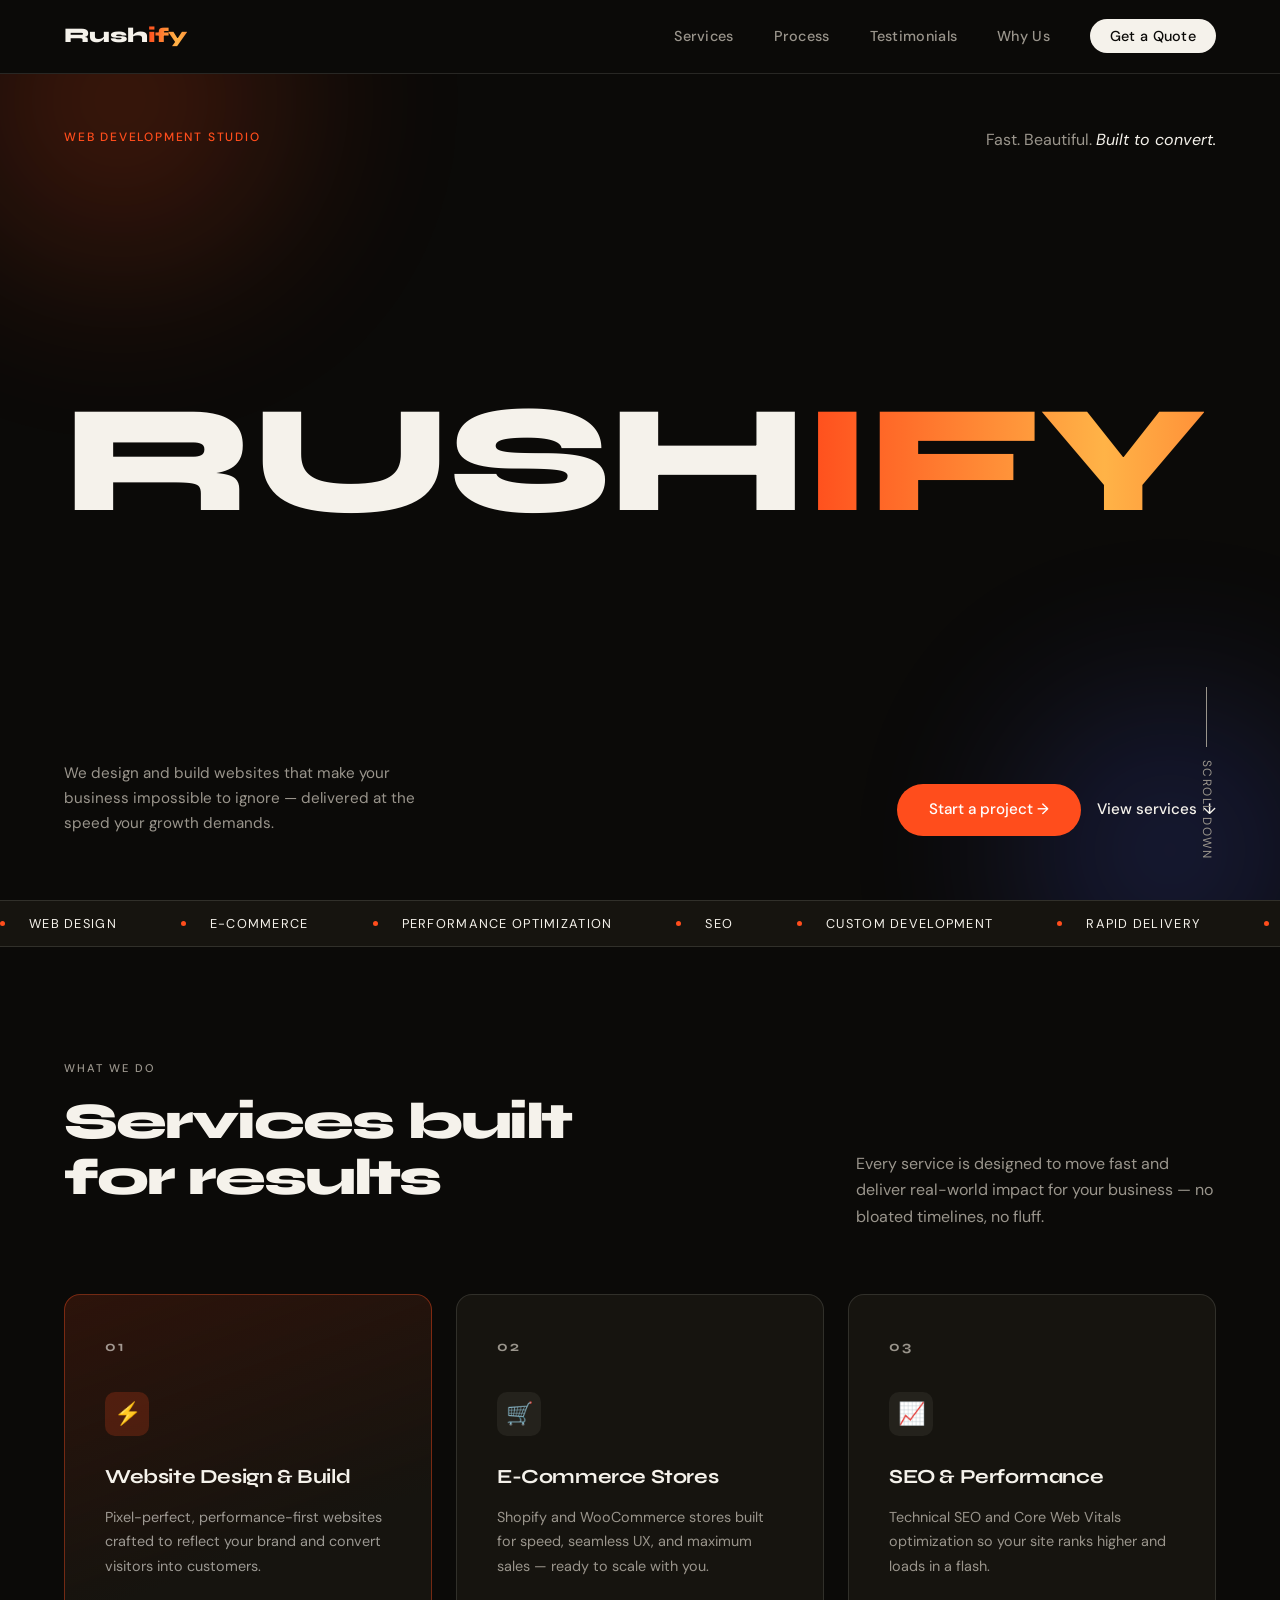
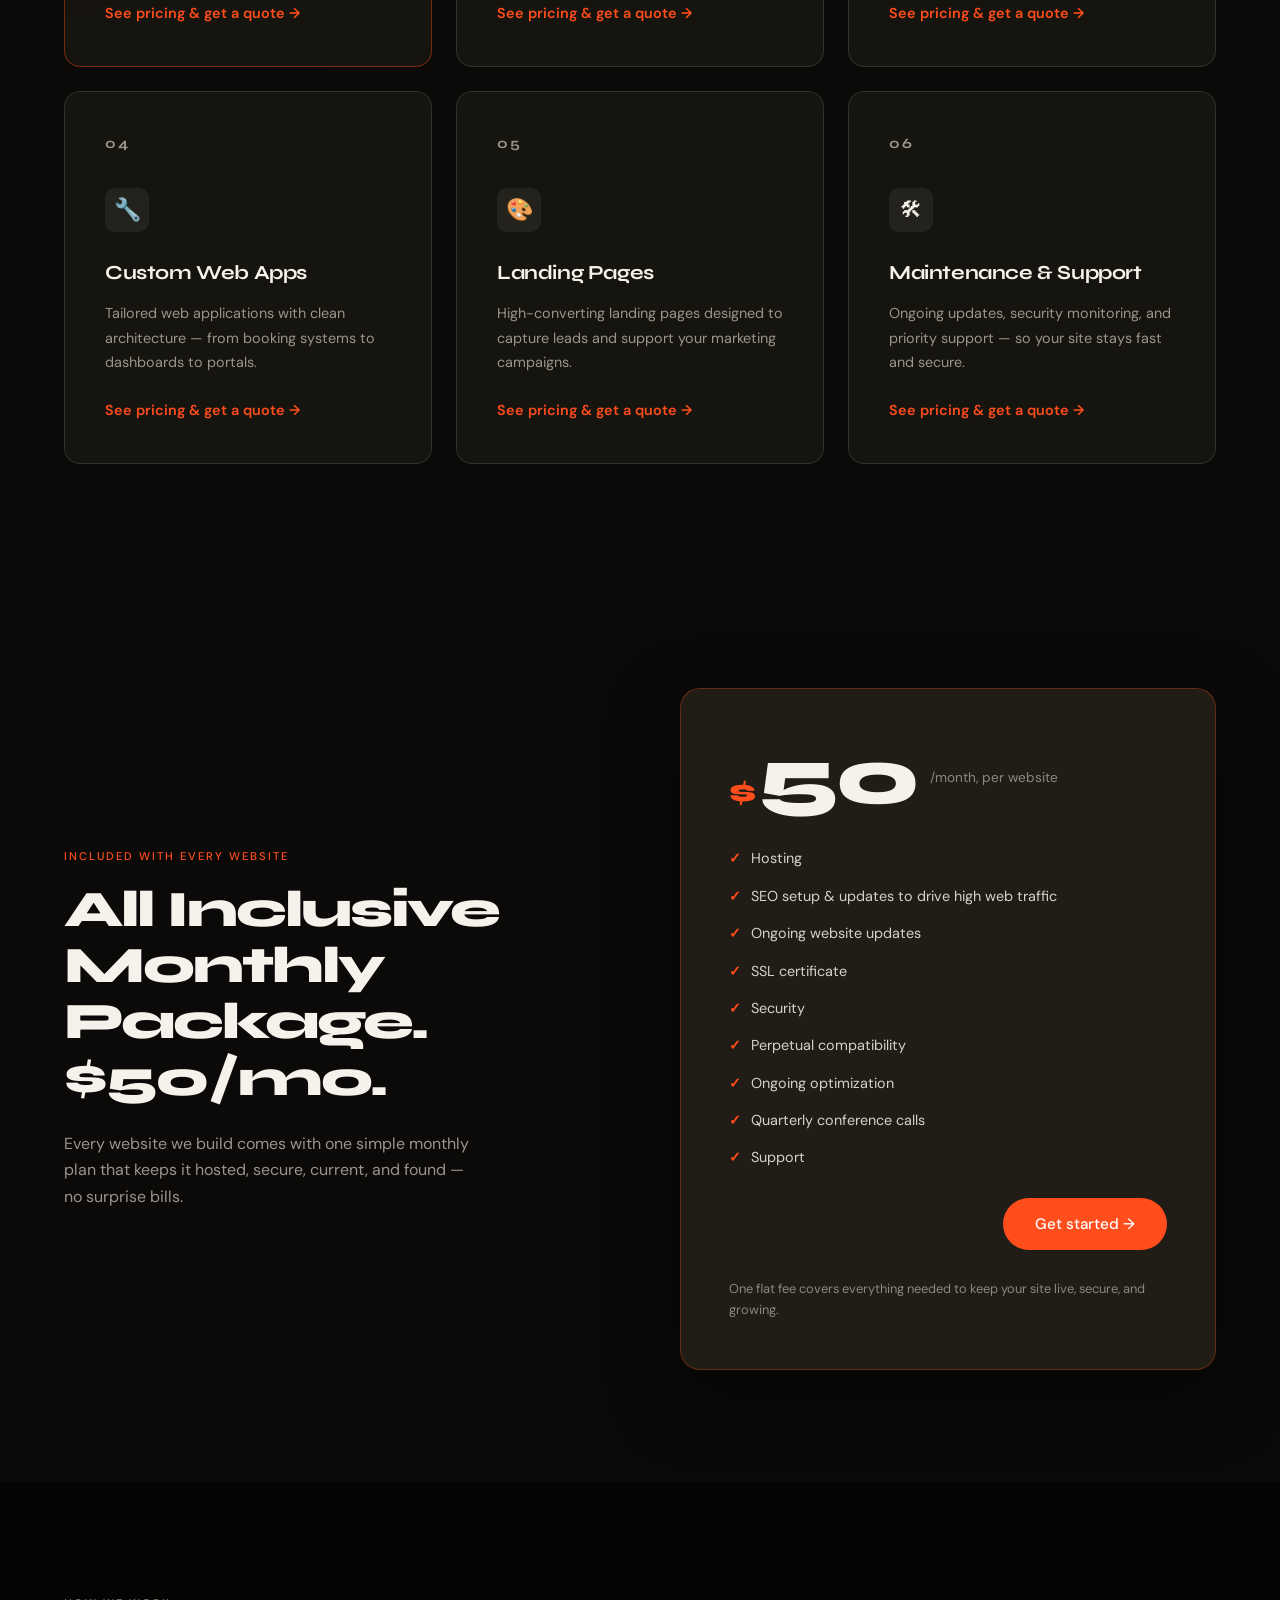
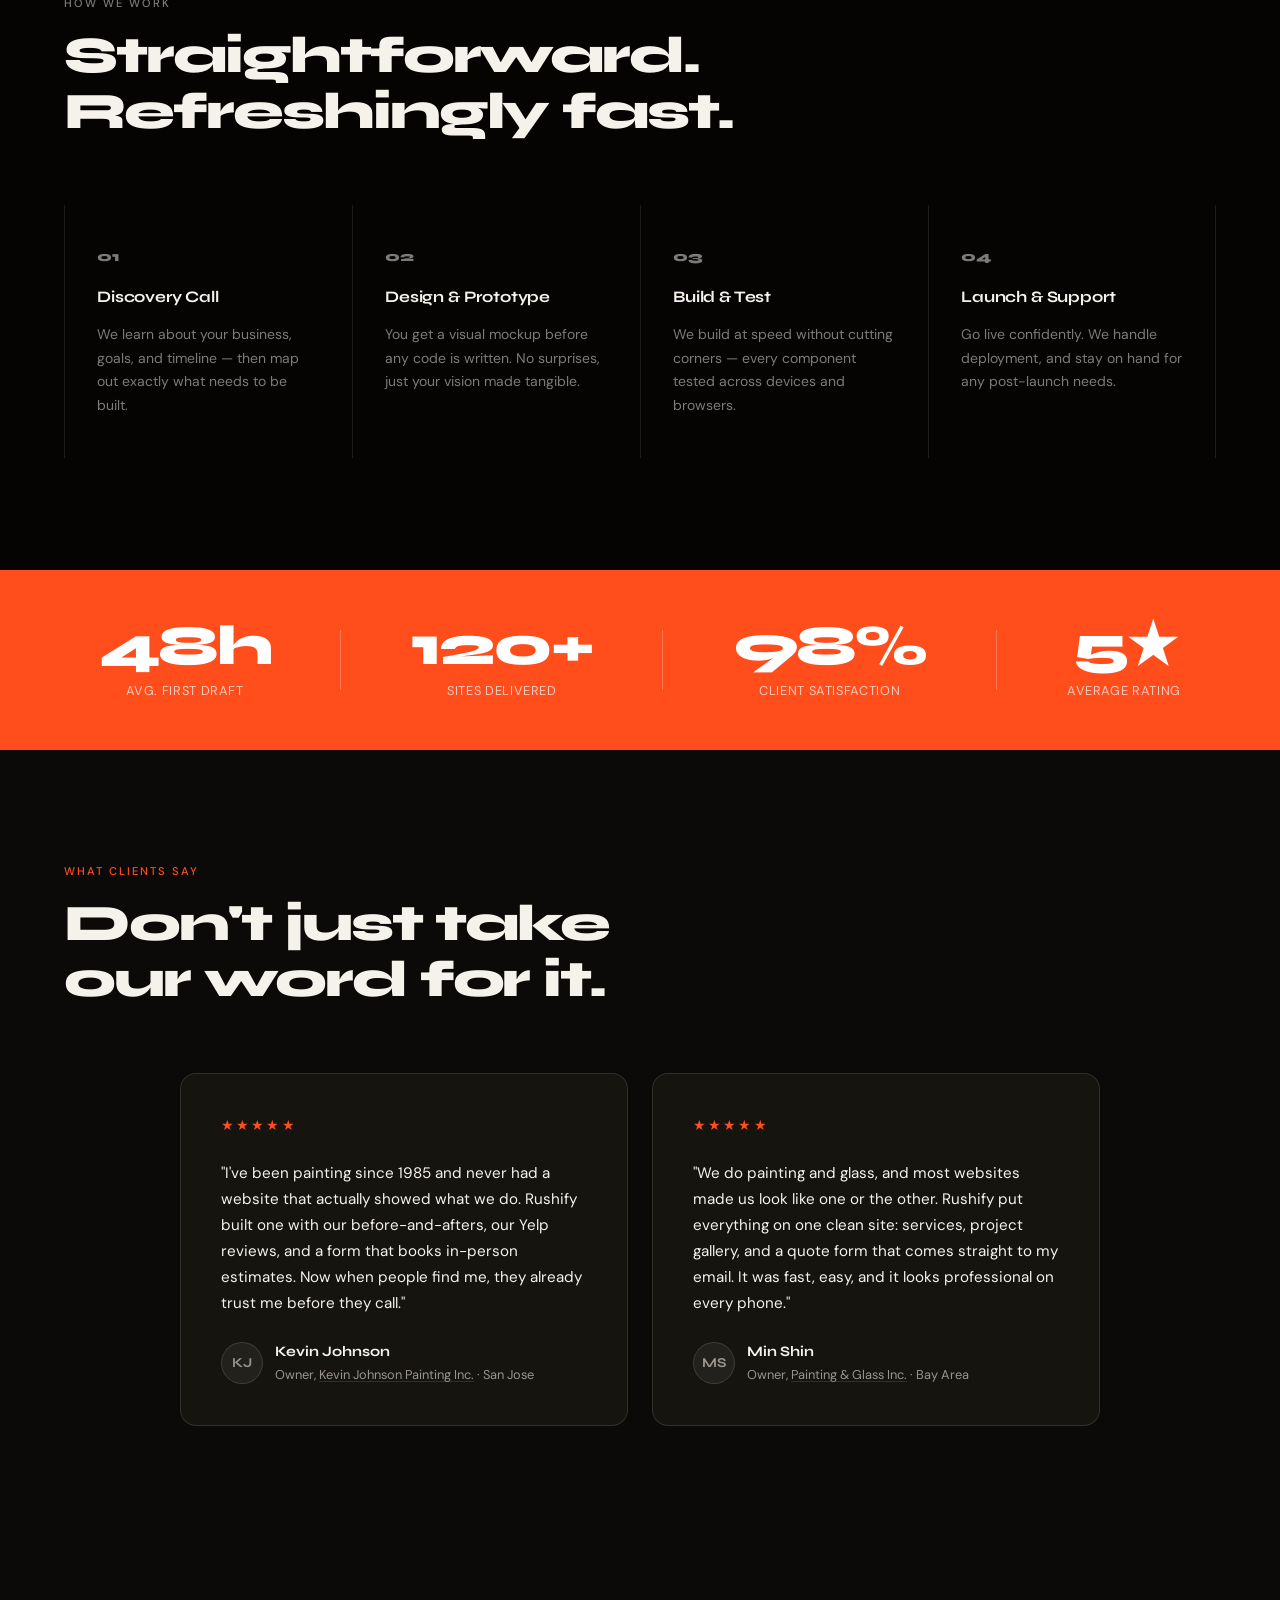
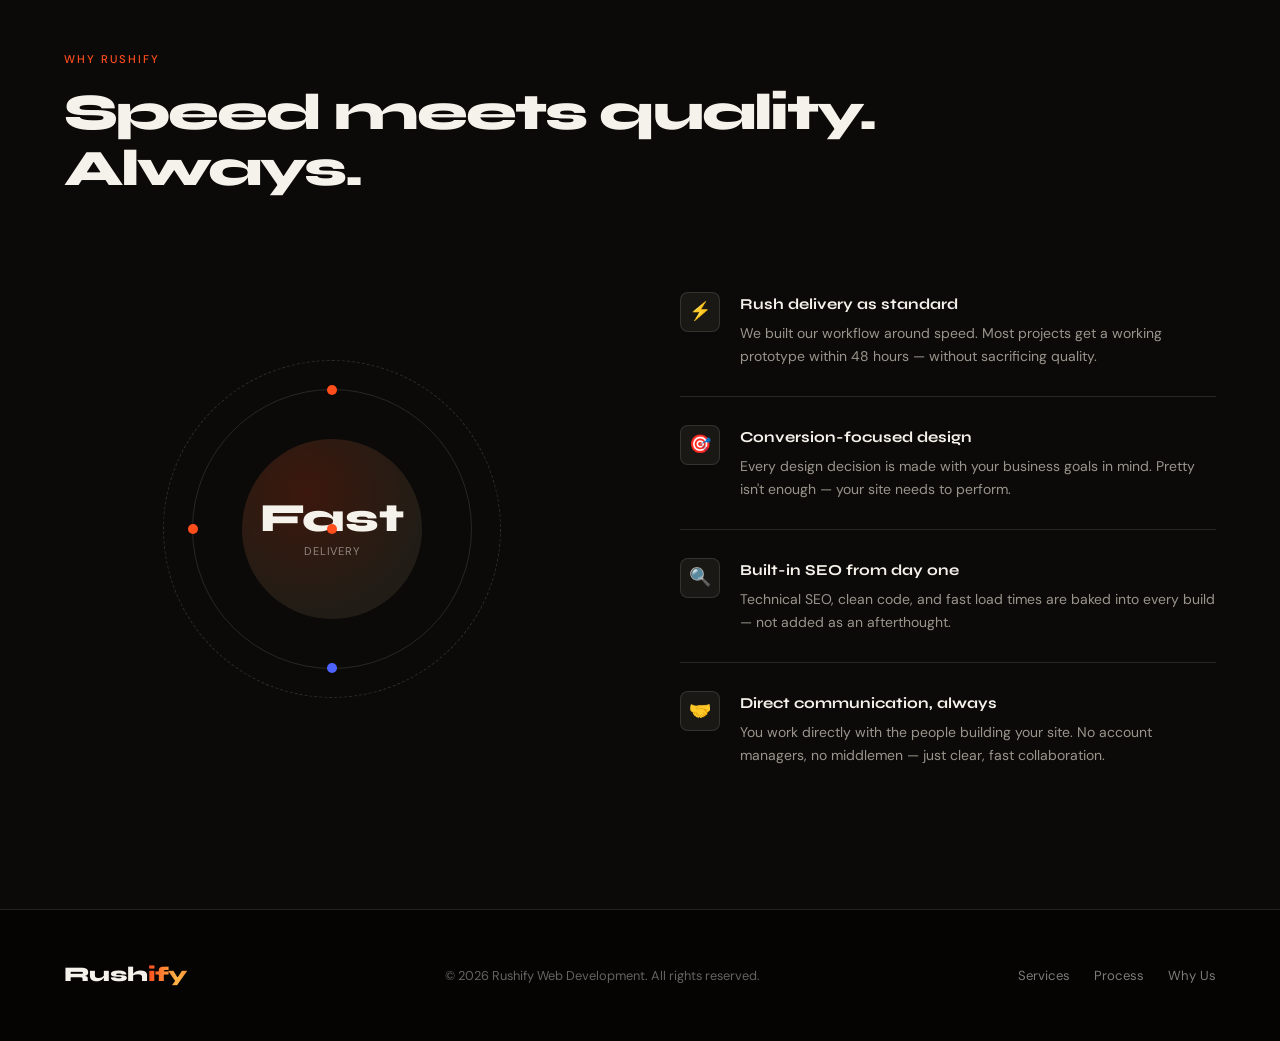
==== commit d7798683: "Add $50/mo All Inclusive Monthly Package to all service pages Co-Authored-By: Claude Sonnet 5.5 <nor" ====
--- a/index.html
+++ b/index.html
@@ -160,6 +160,37 @@
   </div>
 </section>
 
+<!-- ALL INCLUSIVE MONTHLY PACKAGE -->
+<section class="pricing" id="monthly-package">
+  <div class="pricing-inner">
+    <div class="reveal">
+      <p class="section-label">Included with every website</p>
+      <h2 class="section-title">All Inclusive Monthly Package. $50/mo.</h2>
+      <p class="pricing-note">Every website we build comes with one simple monthly plan that keeps it hosted, secure, current, and found — no surprise bills.</p>
+    </div>
+    <div class="pricing-card reveal-right">
+      <div class="pricing-price">
+        <span class="pricing-currency">$</span>
+        <span class="pricing-amount">50</span>
+        <span class="pricing-period">/month, per website</span>
+      </div>
+      <ul class="pricing-features">
+        <li><span class="pricing-check" aria-hidden="true">✓</span> Hosting</li>
+        <li><span class="pricing-check" aria-hidden="true">✓</span> SEO setup &amp; updates to drive high web traffic</li>
+        <li><span class="pricing-check" aria-hidden="true">✓</span> Ongoing website updates</li>
+        <li><span class="pricing-check" aria-hidden="true">✓</span> SSL certificate</li>
+        <li><span class="pricing-check" aria-hidden="true">✓</span> Security</li>
+        <li><span class="pricing-check" aria-hidden="true">✓</span> Perpetual compatibility</li>
+        <li><span class="pricing-check" aria-hidden="true">✓</span> Ongoing optimization</li>
+        <li><span class="pricing-check" aria-hidden="true">✓</span> Quarterly conference calls</li>
+        <li><span class="pricing-check" aria-hidden="true">✓</span> Support</li>
+      </ul>
+      <a href="#services" class="btn-primary pricing-cta">Get started →</a>
+      <p class="pricing-fineprint">One flat fee covers everything needed to keep your site live, secure, and growing.</p>
+    </div>
+  </div>
+</section>
+
 <!-- PROCESS -->
 <section class="process" id="process">
   <div class="reveal">
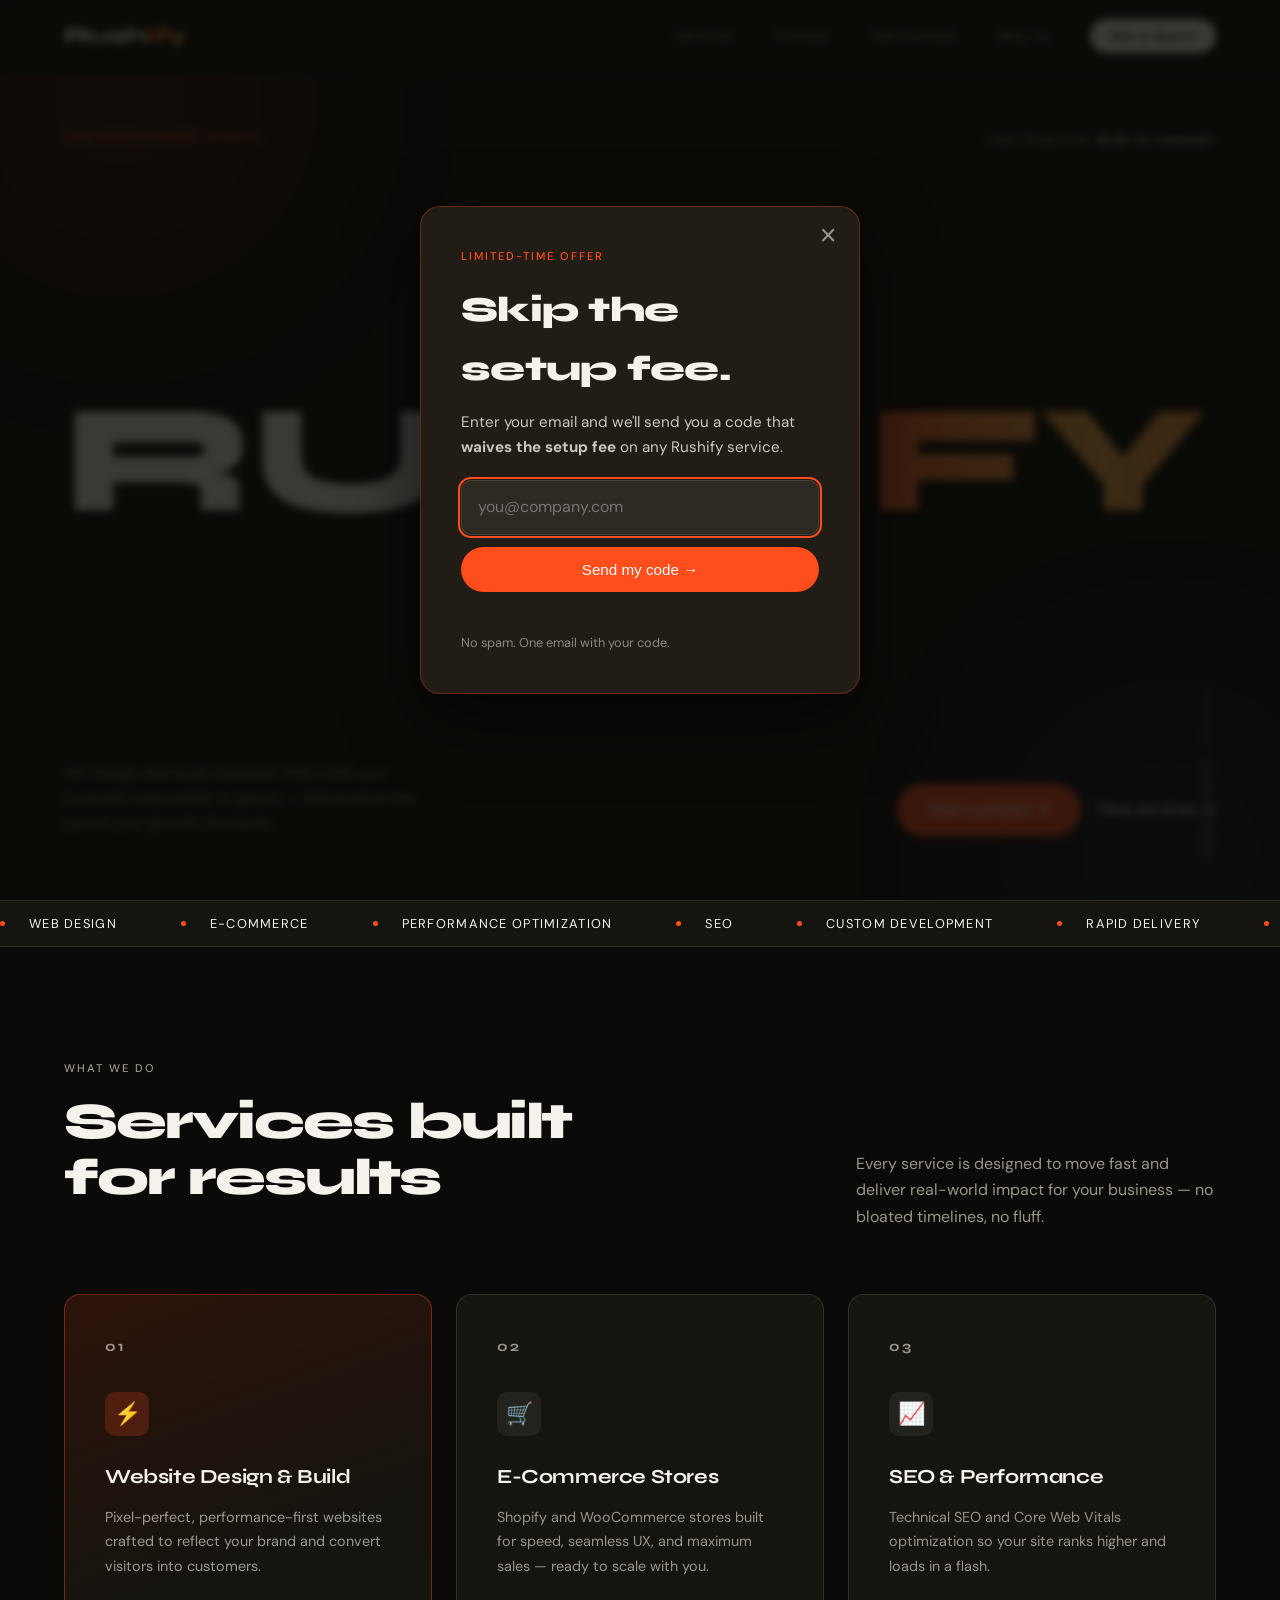
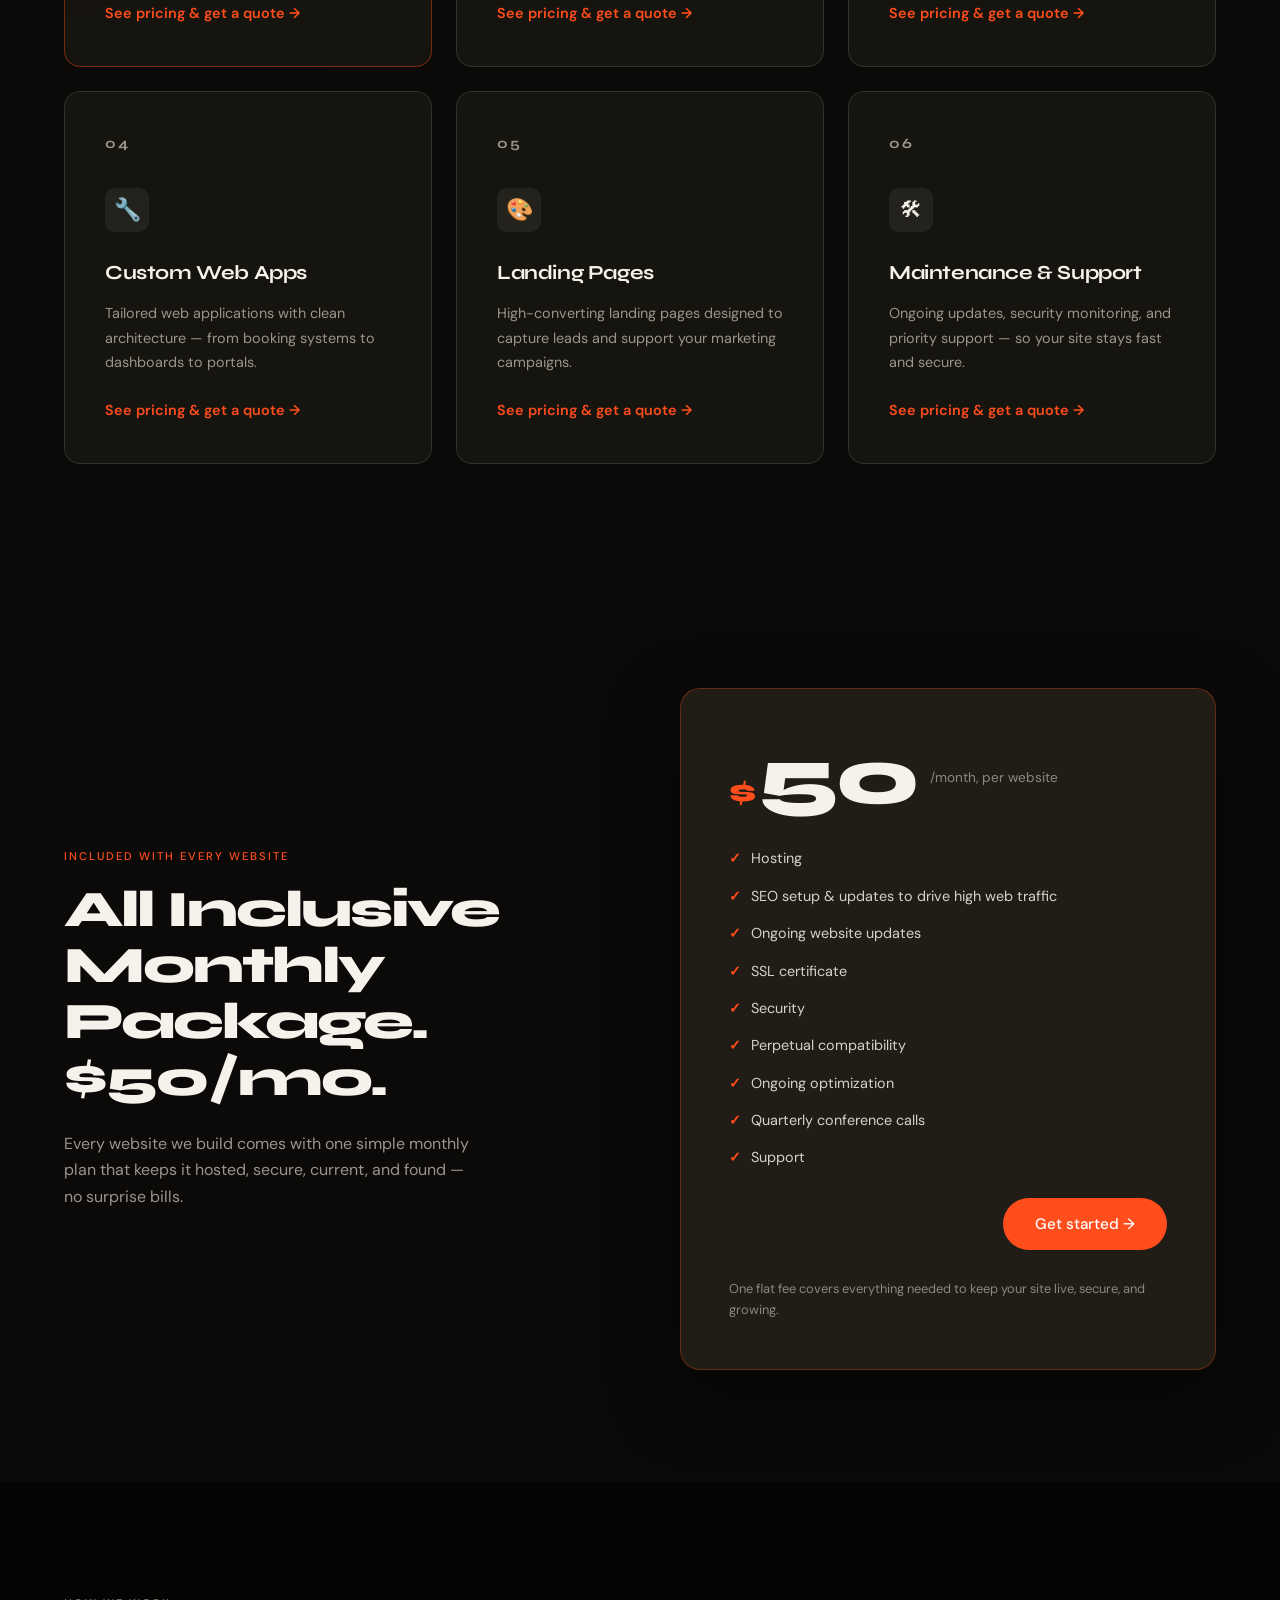
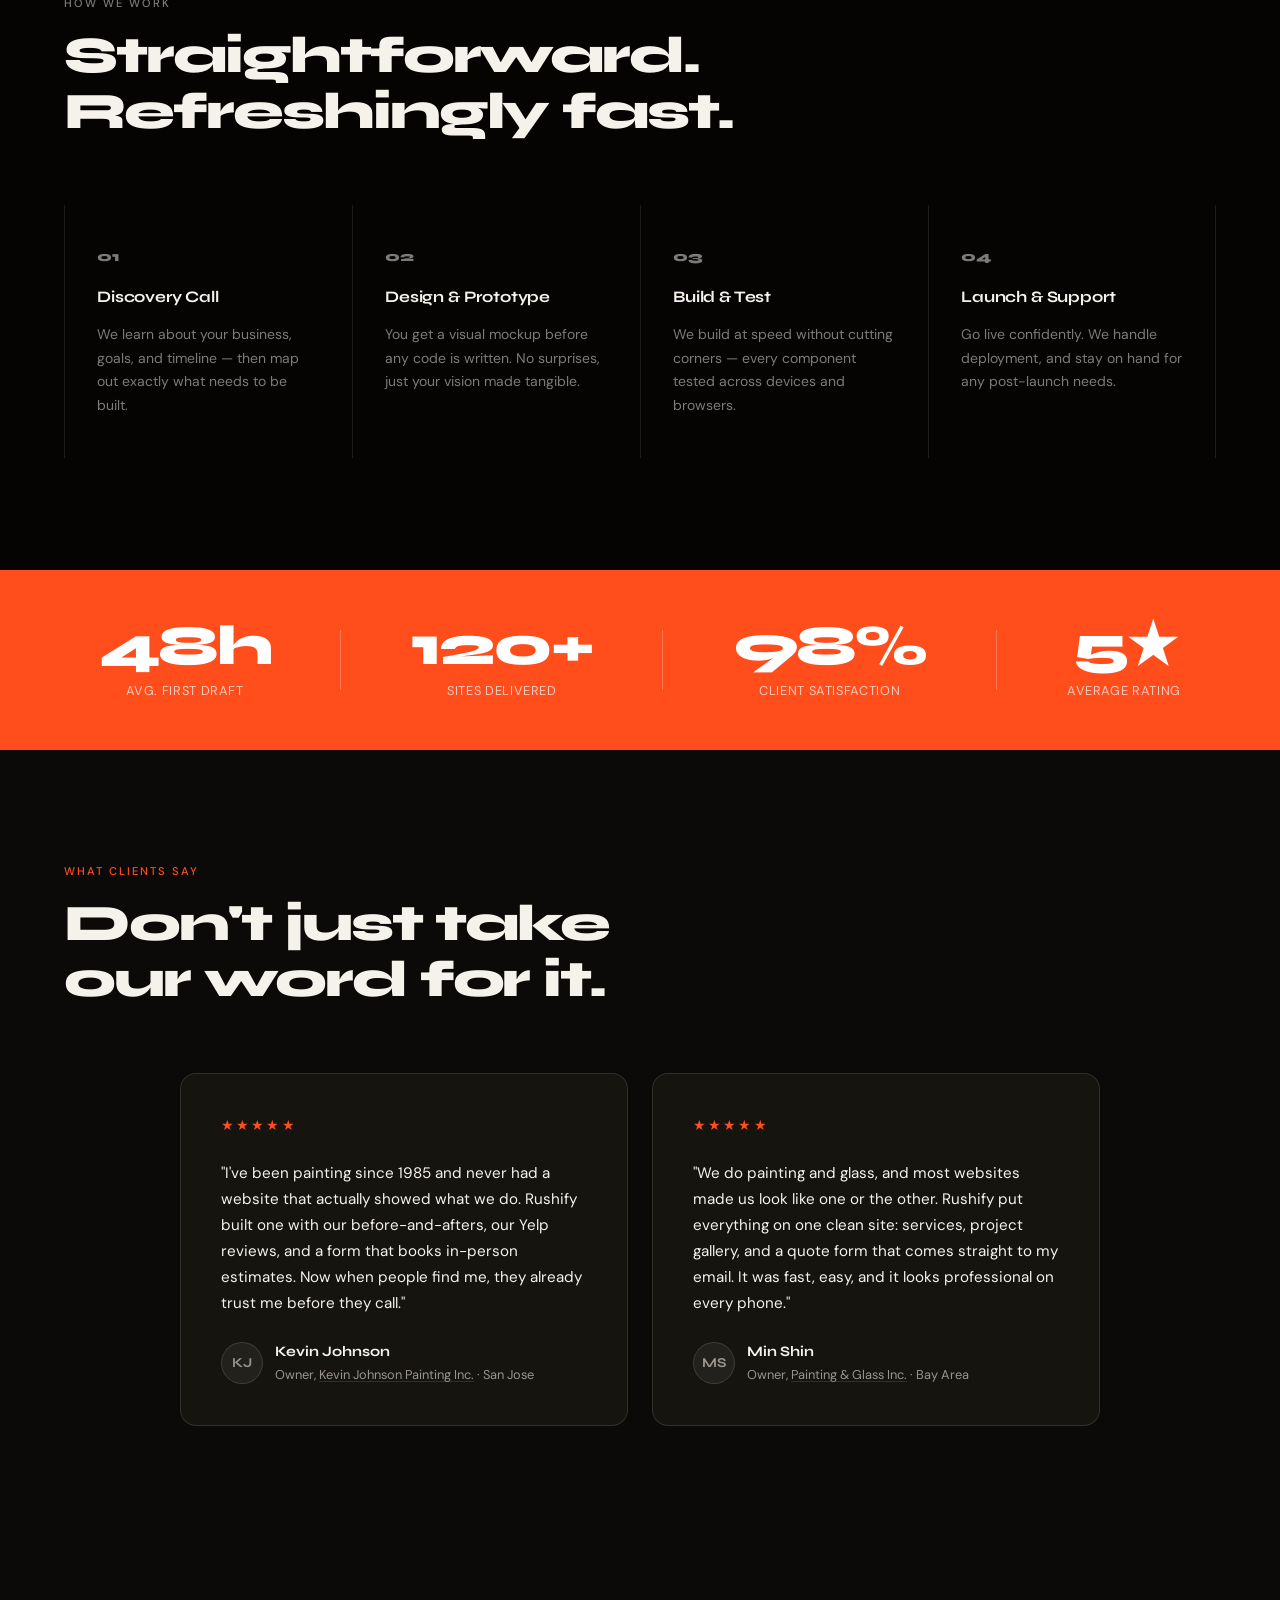
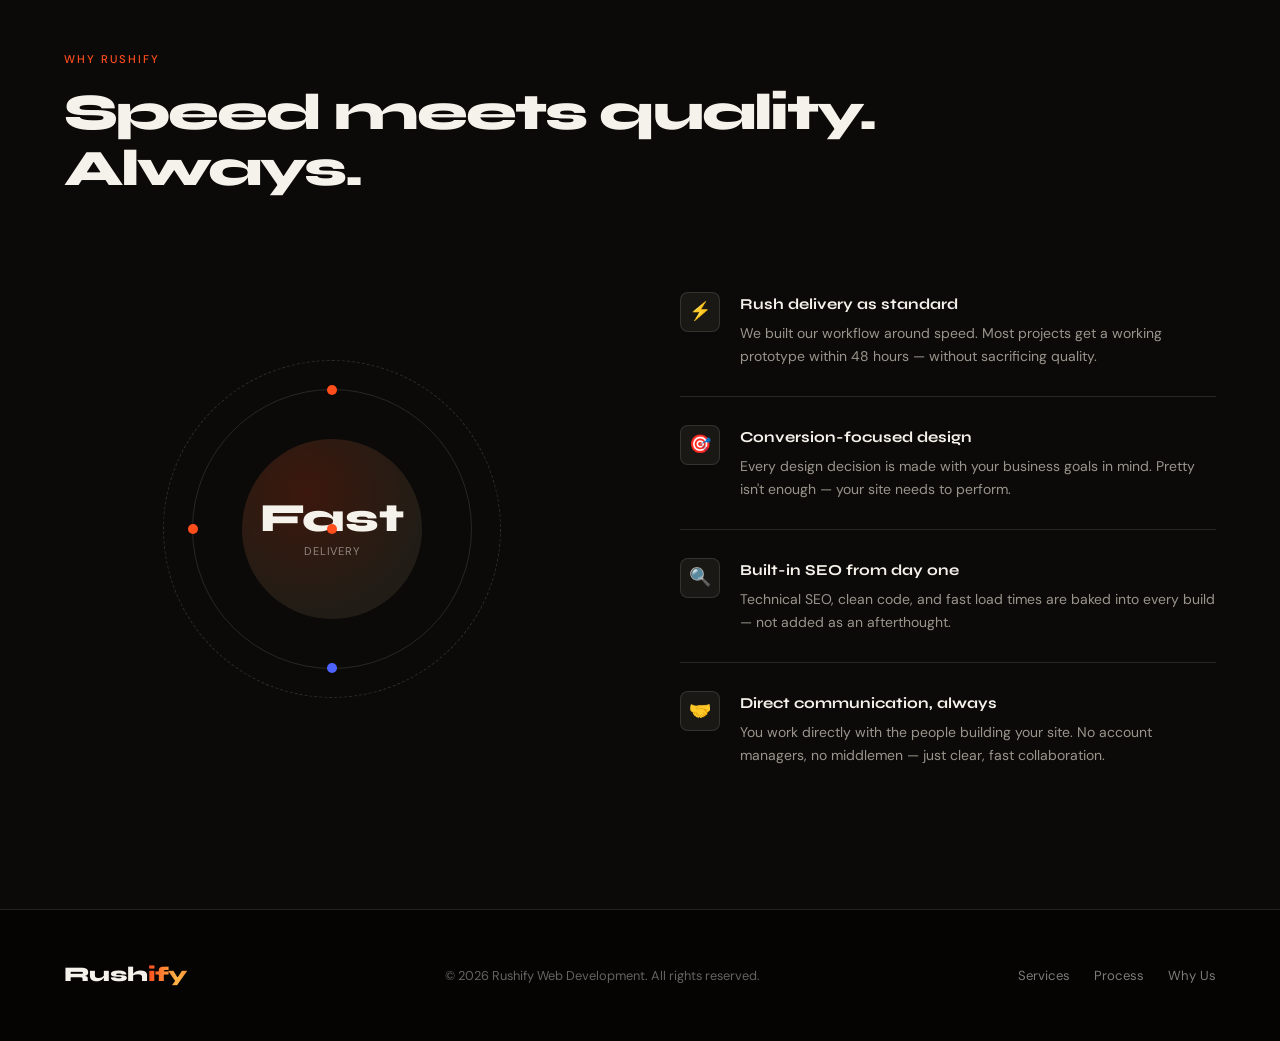
==== commit 8fb5f85d: "Enlarge intro signature, remove vertical RUSH word Co-Authored-By: Claude Sonnet 5.5 <noreply@anthro" ====
--- a/index.html
+++ b/index.html
@@ -45,8 +45,12 @@
 <body>
 
 <!-- INTRO CURTAIN -->
-<div class="intro-overlay" id="introOverlay" aria-hidden="true"></div>
-<span class="intro-word" id="introWord" aria-hidden="true">RUSH</span>
+<div class="intro-overlay" id="introOverlay" aria-hidden="true">
+  <svg class="intro-signature" viewBox="0 0 360 160" fill="none" stroke-linecap="round" stroke-linejoin="round">
+    <path class="sig-word" pathLength="1" d="M36 126 C48 96 58 52 70 30 C80 12 112 16 108 44 C105 64 82 70 64 70 C84 72 98 98 112 122 C118 110 124 92 132 82 C133 96 136 114 146 116 C156 118 160 94 164 84 C164 100 164 116 176 114 C184 112 190 100 198 94 C204 90 212 80 222 82 C230 86 220 98 210 102 C204 106 206 116 218 114 C230 112 238 96 242 80 C244 56 248 32 252 20 C258 12 262 22 258 40 C252 70 246 100 246 118 C252 96 266 84 276 90 C284 96 276 116 284 116 C292 116 296 108 306 100"/>
+    <path class="sig-flourish" pathLength="1" d="M28 142 C120 152 240 152 332 126"/>
+  </svg>
+</div>
 
 <!-- NAV -->
 <nav class="site-nav">
--- a/styles.css
+++ b/styles.css
@@ -832,3 +832,65 @@
   .hero-bottom { flex-direction: column; gap: 1.5rem; align-items: flex-start; }
   .wm-rush, .wm-ify { font-size: clamp(2.25rem, 11vw, 6rem); }
 }
+
+/* WELCOME OFFER POPUP */
+body.offer-open { overflow: hidden; }
+.offer-modal { position: fixed; inset: 0; z-index: 10000; display: flex; align-items: center; justify-content: center; padding: 1rem; }
+.offer-modal[hidden] { display: none; }
+.offer-backdrop { position: absolute; inset: 0; background: rgba(11,10,8,0.8); backdrop-filter: blur(4px); }
+.offer-card {
+  position: relative; width: 100%; max-width: 440px;
+  background: var(--surface-2); color: var(--ink);
+  border: 1px solid rgba(255,77,28,0.3); border-radius: 20px;
+  box-shadow: 0 25px 70px rgba(0,0,0,0.6);
+  padding: clamp(1.75rem, 6vw, 2.5rem);
+  animation: offerIn 0.35s ease both;
+}
+@keyframes offerIn { from { opacity: 0; transform: translateY(16px) scale(0.97); } to { opacity: 1; transform: none; } }
+@media (prefers-reduced-motion: reduce) { .offer-card { animation: none; } }
+.offer-close {
+  position: absolute; top: 0.6rem; right: 0.9rem; background: none; border: 0;
+  color: var(--mid); font-size: 1.8rem; line-height: 1; cursor: pointer; padding: 0.25rem 0.5rem;
+}
+.offer-close:hover { color: var(--ink); }
+.offer-title { font-family: 'Syne', sans-serif; font-weight: 800; font-size: clamp(1.7rem, 6vw, 2.2rem); letter-spacing: -0.02em; margin: 0.4rem 0 0.75rem; }
+.offer-text { color: rgba(245,242,235,0.8); font-size: 0.95rem; margin-bottom: 1.25rem; }
+.offer-form { display: flex; flex-direction: column; gap: 0.75rem; }
+.offer-form input[type="email"] {
+  width: 100%; padding: 0.85rem 1rem; border-radius: 10px; font: inherit; font-size: 1rem;
+  background: var(--chip); border: 1px solid var(--border); color: var(--ink);
+}
+.offer-form input[type="email"]:focus { outline: 2px solid var(--accent); outline-offset: 1px; }
+.offer-submit { justify-content: center; text-align: center; border: 0; cursor: pointer; }
+.offer-submit:disabled { opacity: 0.6; cursor: default; }
+.offer-status { font-size: 0.85rem; color: var(--accent); min-height: 1.2em; }
+.offer-fine { font-size: 0.8rem; color: rgba(245,242,235,0.5); margin-top: 0.75rem; }
+.offer-code {
+  font-family: 'Syne', sans-serif; font-weight: 800; font-size: 1.8rem; letter-spacing: 0.12em; text-align: center;
+  color: var(--accent); border: 2px dashed rgba(255,77,28,0.5); border-radius: 12px; padding: 0.9rem; margin-bottom: 0.5rem;
+}
+.offer-sr { position: absolute; width: 1px; height: 1px; overflow: hidden; clip: rect(0 0 0 0); }
+
+/* SETUP + MONTHLY PRICING SIDE BY SIDE */
+.pricing-duo { grid-template-columns: 1fr; gap: 3rem; align-items: start; }
+.pricing-duo .pricing-note { max-width: 560px; }
+.pricing-cards { display: grid; grid-template-columns: 1fr 1fr; gap: 1.5rem; align-items: stretch; }
+.pricing-cards .pricing-card { height: 100%; }
+.pricing-cards .pricing-cta { align-self: stretch; margin-top: auto; justify-content: center; }
+.pricing-tag {
+  font-size: 0.75rem; font-weight: 500; letter-spacing: 0.12em; text-transform: uppercase;
+  color: var(--accent); margin: 0 0 -0.75rem;
+}
+@media (max-width: 900px) { .pricing-cards { grid-template-columns: 1fr; } }
+
+/* INTRO SIGNATURE — pen-draws "Rush" on the curtain, then slides away with it */
+.intro-signature {
+  position: absolute; top: 50%; left: 50%;
+  width: min(88vw, 1150px); height: auto;
+  transform: translate(-50%, -50%);
+  overflow: visible;
+}
+.intro-signature path { stroke-width: 3.5; stroke-dasharray: 1; stroke-dashoffset: 1; }
+.sig-word { stroke: var(--ink); animation: sigDraw 1.2s cubic-bezier(0.45,0,0.25,1) 0.3s forwards; }
+.sig-flourish { stroke: var(--accent); animation: sigDraw 0.45s ease-out 1.4s forwards; }
+@keyframes sigDraw { to { stroke-dashoffset: 0; } }
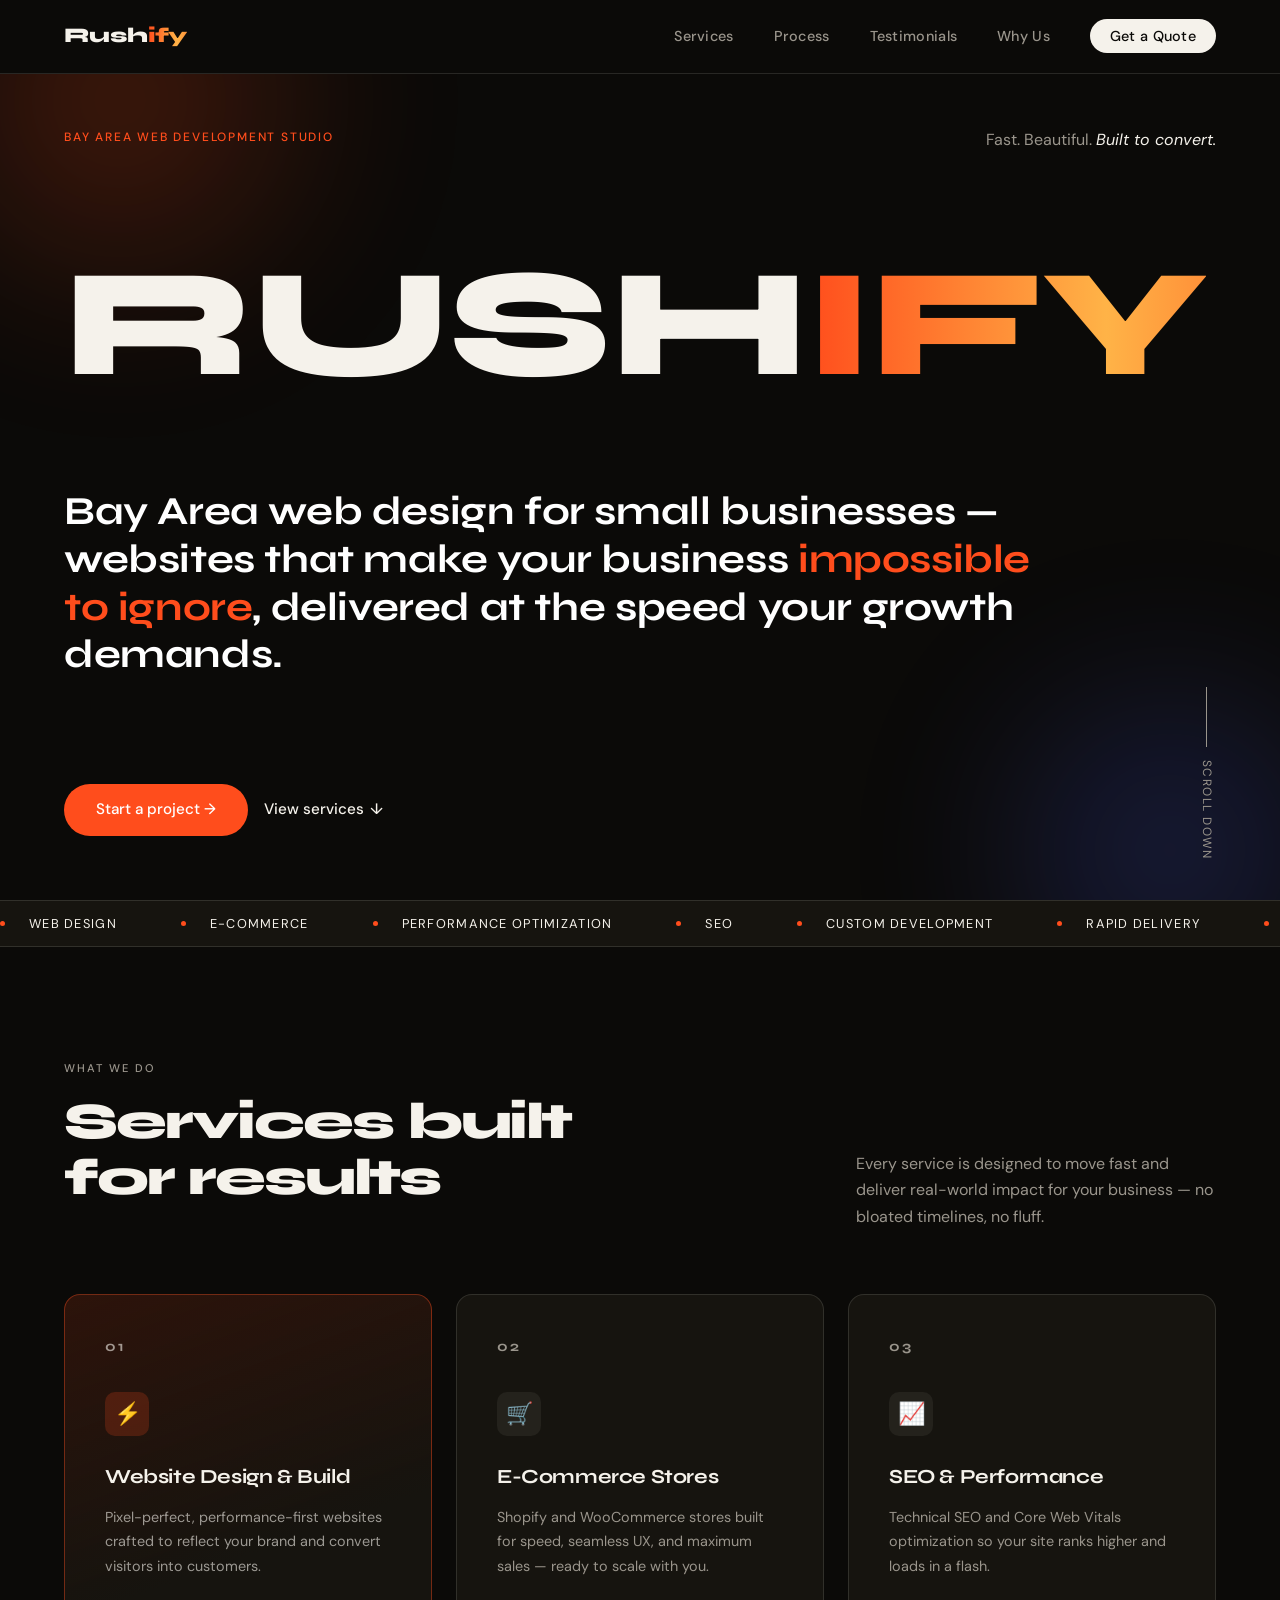
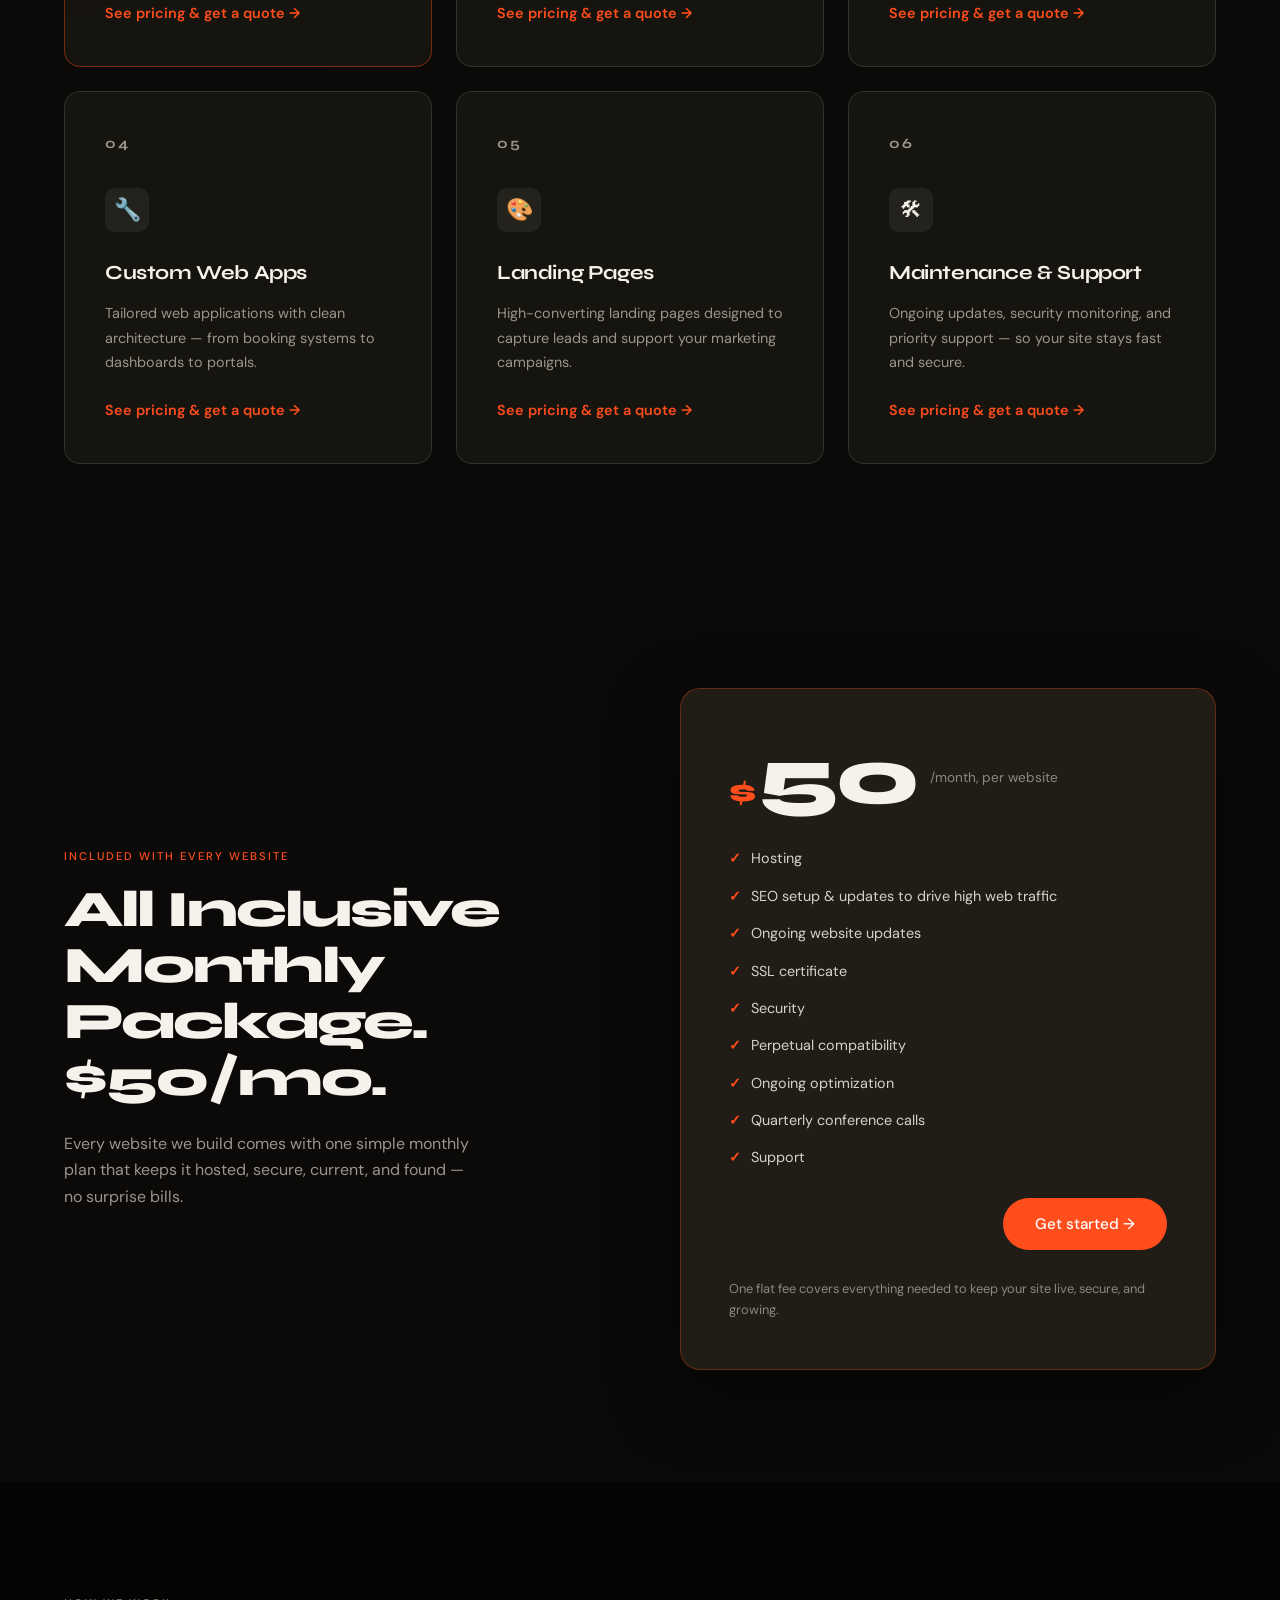
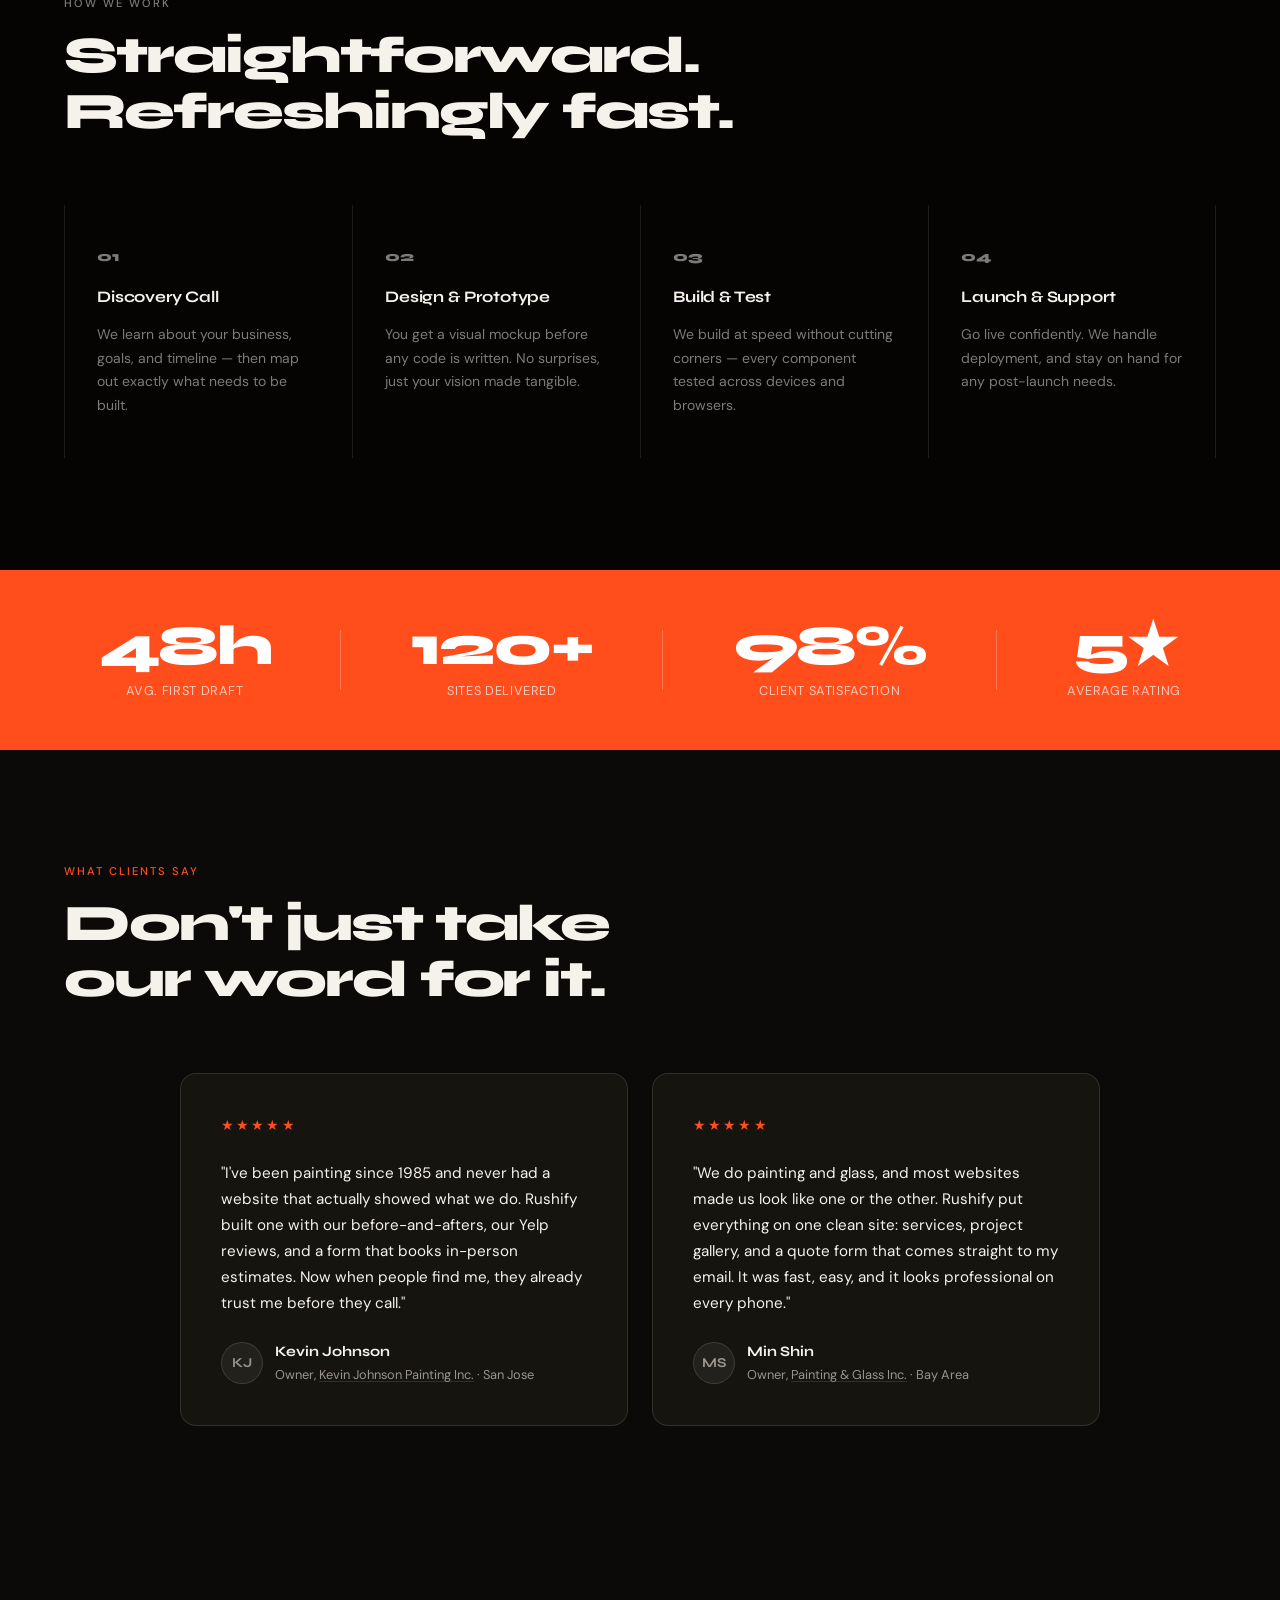
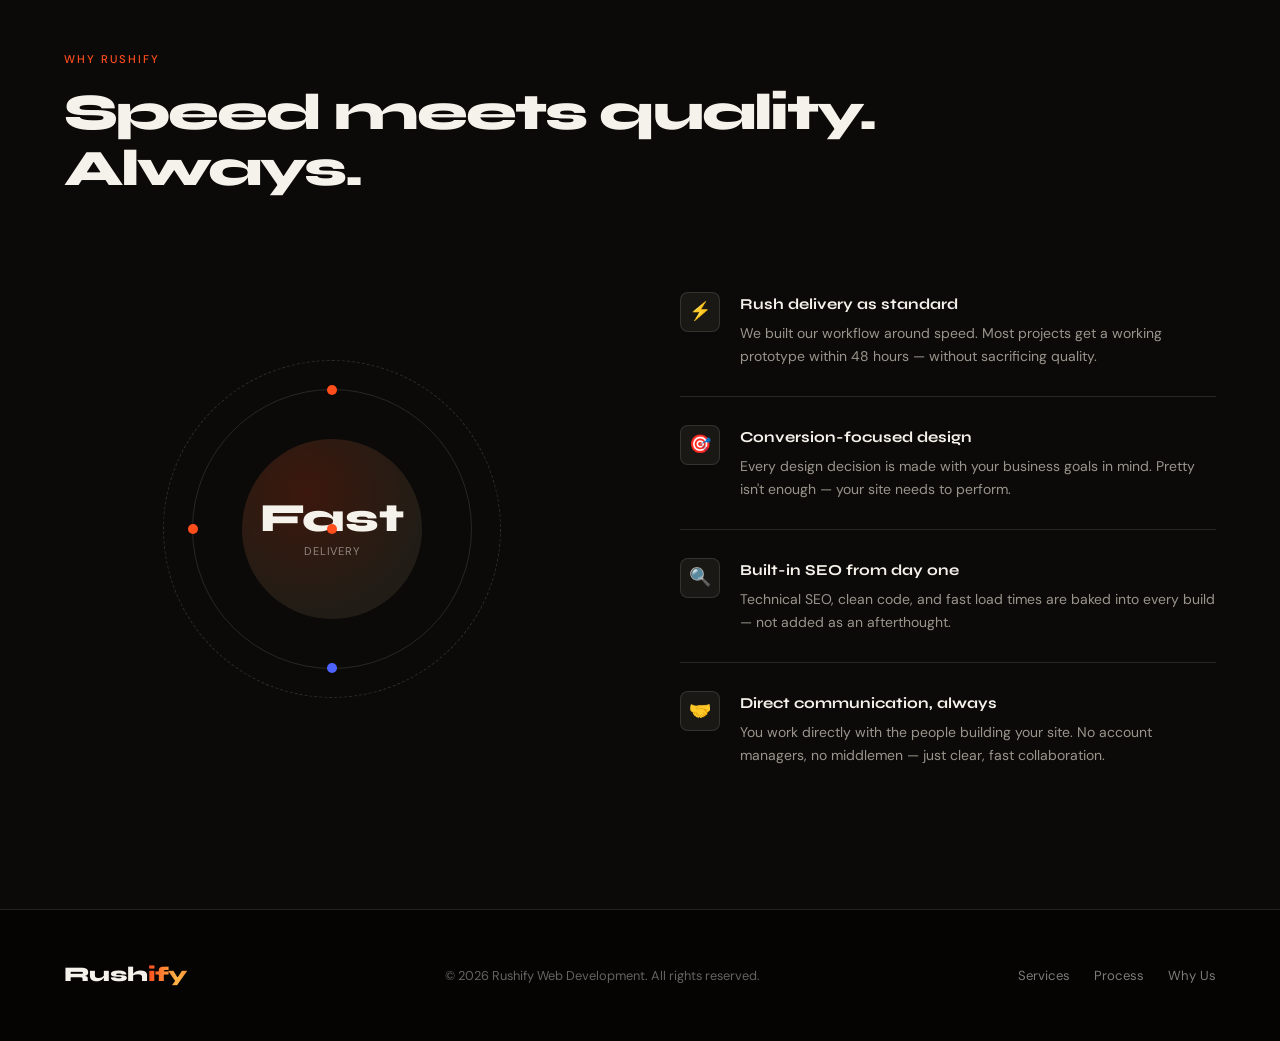
==== commit cf0e1fc0: "Bay Area SEO hero H1 under wordmark, homepage meta and schema updates, intro plays once per visit Co" ====
--- a/index.html
+++ b/index.html
@@ -4,18 +4,18 @@
 <meta charset="UTF-8">
 <meta name="viewport" content="width=device-width, initial-scale=1.0">
 <meta name="color-scheme" content="dark">
-<title>Rushify Web Development — Affordable Websites for Small Businesses, Built Fast</title>
-<meta name="description" content="Rushify Web Development builds affordable, fast, conversion-focused websites for small businesses — from first draft to launch at the speed your growth demands.">
+<title>Bay Area Web Design for Small Businesses — Fast, Affordable Websites | Rushify</title>
+<meta name="description" content="Rushify Web Development designs and builds affordable, fast, conversion-focused websites for Bay Area small businesses — delivered at the speed your growth demands.">
 <link rel="canonical" href="https://rushifydev.com/">
 
-<meta property="og:title" content="Rushify Web Development — Affordable Websites for Small Businesses">
-<meta property="og:description" content="Fast. Beautiful. Built to convert.">
+<meta property="og:title" content="Bay Area Web Design for Small Businesses | Rushify Web Development">
+<meta property="og:description" content="Bay Area websites for small businesses. Fast. Beautiful. Built to convert.">
 <meta property="og:type" content="website">
 <meta property="og:url" content="https://rushifydev.com/">
 <meta property="og:site_name" content="Rushify Web Development">
 <meta name="twitter:card" content="summary">
-<meta name="twitter:title" content="Rushify Web Development — Affordable Websites for Small Businesses">
-<meta name="twitter:description" content="Fast. Beautiful. Built to convert.">
+<meta name="twitter:title" content="Bay Area Web Design for Small Businesses | Rushify Web Development">
+<meta name="twitter:description" content="Bay Area websites for small businesses. Fast. Beautiful. Built to convert.">
 
 <link rel="icon" type="image/svg+xml" href="data:image/svg+xml,%3Csvg xmlns='http://www.w3.org/2000/svg' viewBox='0 0 100 100'%3E%3Crect width='100' height='100' rx='24' fill='%230f0d0a'/%3E%3Ctext x='50' y='70' font-family='Arial, sans-serif' font-weight='800' font-size='60' fill='%23ff4d1c' text-anchor='middle'%3ER%3C/text%3E%3C/svg%3E">
 
@@ -23,6 +23,10 @@
 <link rel="preconnect" href="https://fonts.gstatic.com" crossorigin>
 <link href="https://fonts.googleapis.com/css2?family=Syne:wght@400;700;800&family=DM+Sans:ital,wght@0,300;0,400;0,500;1,300&display=swap" rel="stylesheet">
 <link rel="stylesheet" href="styles.css">
+<script>
+  // Intro plays once per visit; skip it when returning to the homepage.
+  try { if (sessionStorage.getItem('rushifyIntroSeen')) document.documentElement.classList.add('intro-seen'); } catch (e) {}
+</script>
 <script type="application/ld+json">
 {
   "@context": "https://schema.org",
@@ -30,7 +34,8 @@
   "name": "Rushify Web Development",
   "url": "https://rushifydev.com/",
   "email": "rushifydev.go@gmail.com",
-  "description": "Rushify Web Development builds affordable, fast, conversion-focused websites for small businesses — from first draft to launch at the speed your growth demands.",
+  "areaServed": { "@type": "Place", "name": "San Francisco Bay Area, California" },
+  "description": "Rushify Web Development designs and builds affordable, fast, conversion-focused websites for Bay Area small businesses — delivered at the speed your growth demands.",
   "makesOffer": [
     { "@type": "Offer", "itemOffered": { "@type": "Service", "name": "Website Design & Build" }, "url": "https://rushifydev.com/website-design.html" },
     { "@type": "Offer", "itemOffered": { "@type": "Service", "name": "E-Commerce Stores" }, "url": "https://rushifydev.com/ecommerce.html" },
@@ -74,14 +79,14 @@
   <div class="hero-glow hero-glow-2" aria-hidden="true"></div>
   <div class="hero-content">
     <div class="hero-top reveal">
-      <p class="hero-label">Web Development Studio</p>
+      <p class="hero-label">Bay Area Web Development Studio</p>
       <p class="hero-sub-top">Fast. Beautiful. <em>Built to convert.</em></p>
     </div>
-    <h1 class="hero-wordmark" aria-label="Rushify">
+    <div class="hero-wordmark" role="img" aria-label="Rushify">
       <span class="wm-rush">RUSH</span><span class="wm-ify">IFY</span>
-    </h1>
+    </div>
+    <h1 class="hero-h1">Bay Area web design for small businesses — websites that make your business <em>impossible to ignore</em>, delivered at the speed your growth demands.</h1>
     <div class="hero-bottom">
-      <p class="hero-sub">We design and build websites that make your business impossible to ignore — delivered at the speed your growth demands.</p>
       <div class="hero-actions">
         <a href="#services" class="btn-primary">Start a project →</a>
         <a href="#services" class="btn-ghost">View services <span>↓</span></a>
--- a/styles.css
+++ b/styles.css
@@ -894,3 +894,18 @@
 .sig-word { stroke: var(--ink); animation: sigDraw 1.2s cubic-bezier(0.45,0,0.25,1) 0.3s forwards; }
 .sig-flourish { stroke: var(--accent); animation: sigDraw 0.45s ease-out 1.4s forwards; }
 @keyframes sigDraw { to { stroke-dashoffset: 0; } }
+
+.intro-seen .intro-overlay { display: none; }
+
+/* HERO H1 — primary SEO headline under the wordmark */
+.hero-h1 {
+  font-family: 'Syne', sans-serif; font-weight: 700;
+  font-size: clamp(1.35rem, 3.1vw, 2.6rem);
+  line-height: 1.2; letter-spacing: -0.01em;
+  color: #fff; max-width: 1000px;
+  margin: 0 0 2rem;
+  opacity: 0; animation: fadeUp 0.7s 2.05s forwards;
+}
+.hero-h1 em { font-style: normal; color: var(--accent); }
+.hero-bottom { justify-content: flex-start; }
+@media (prefers-reduced-motion: reduce) { .hero-h1 { animation: none; opacity: 1; } }
